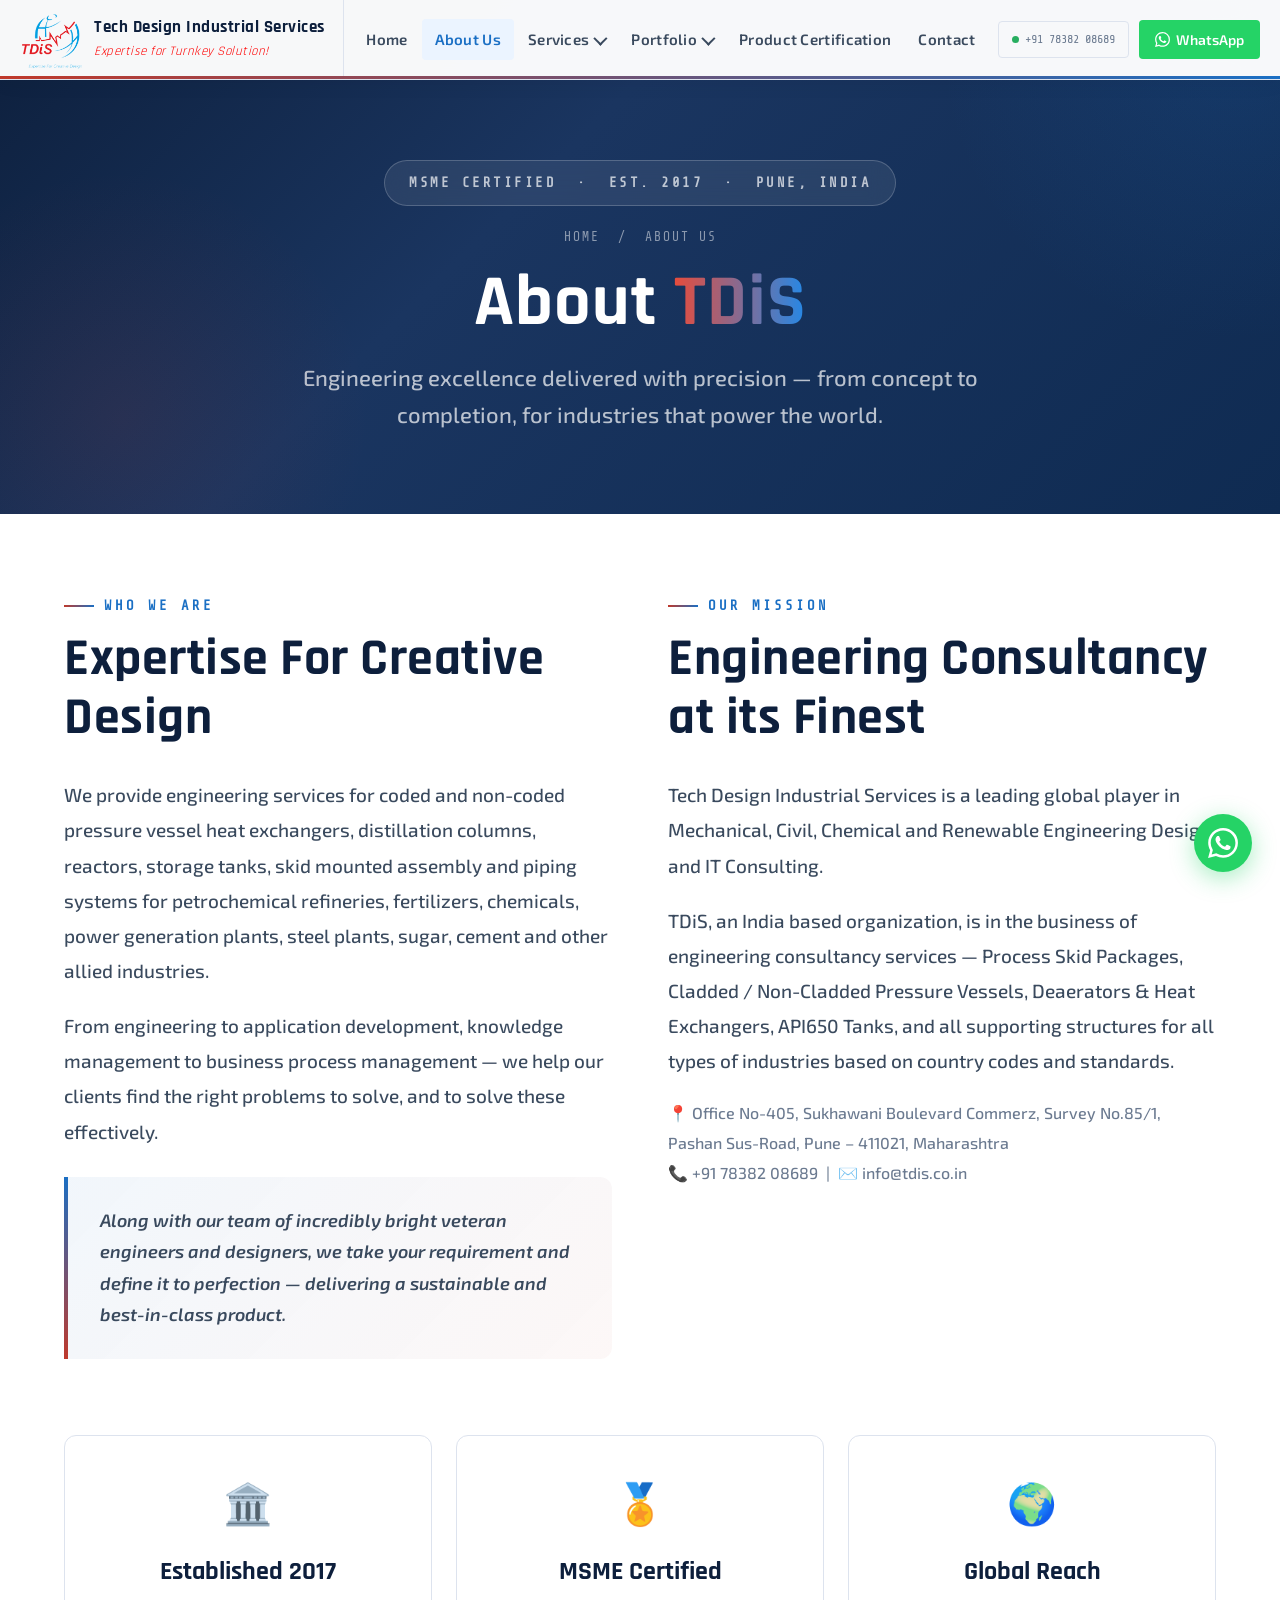
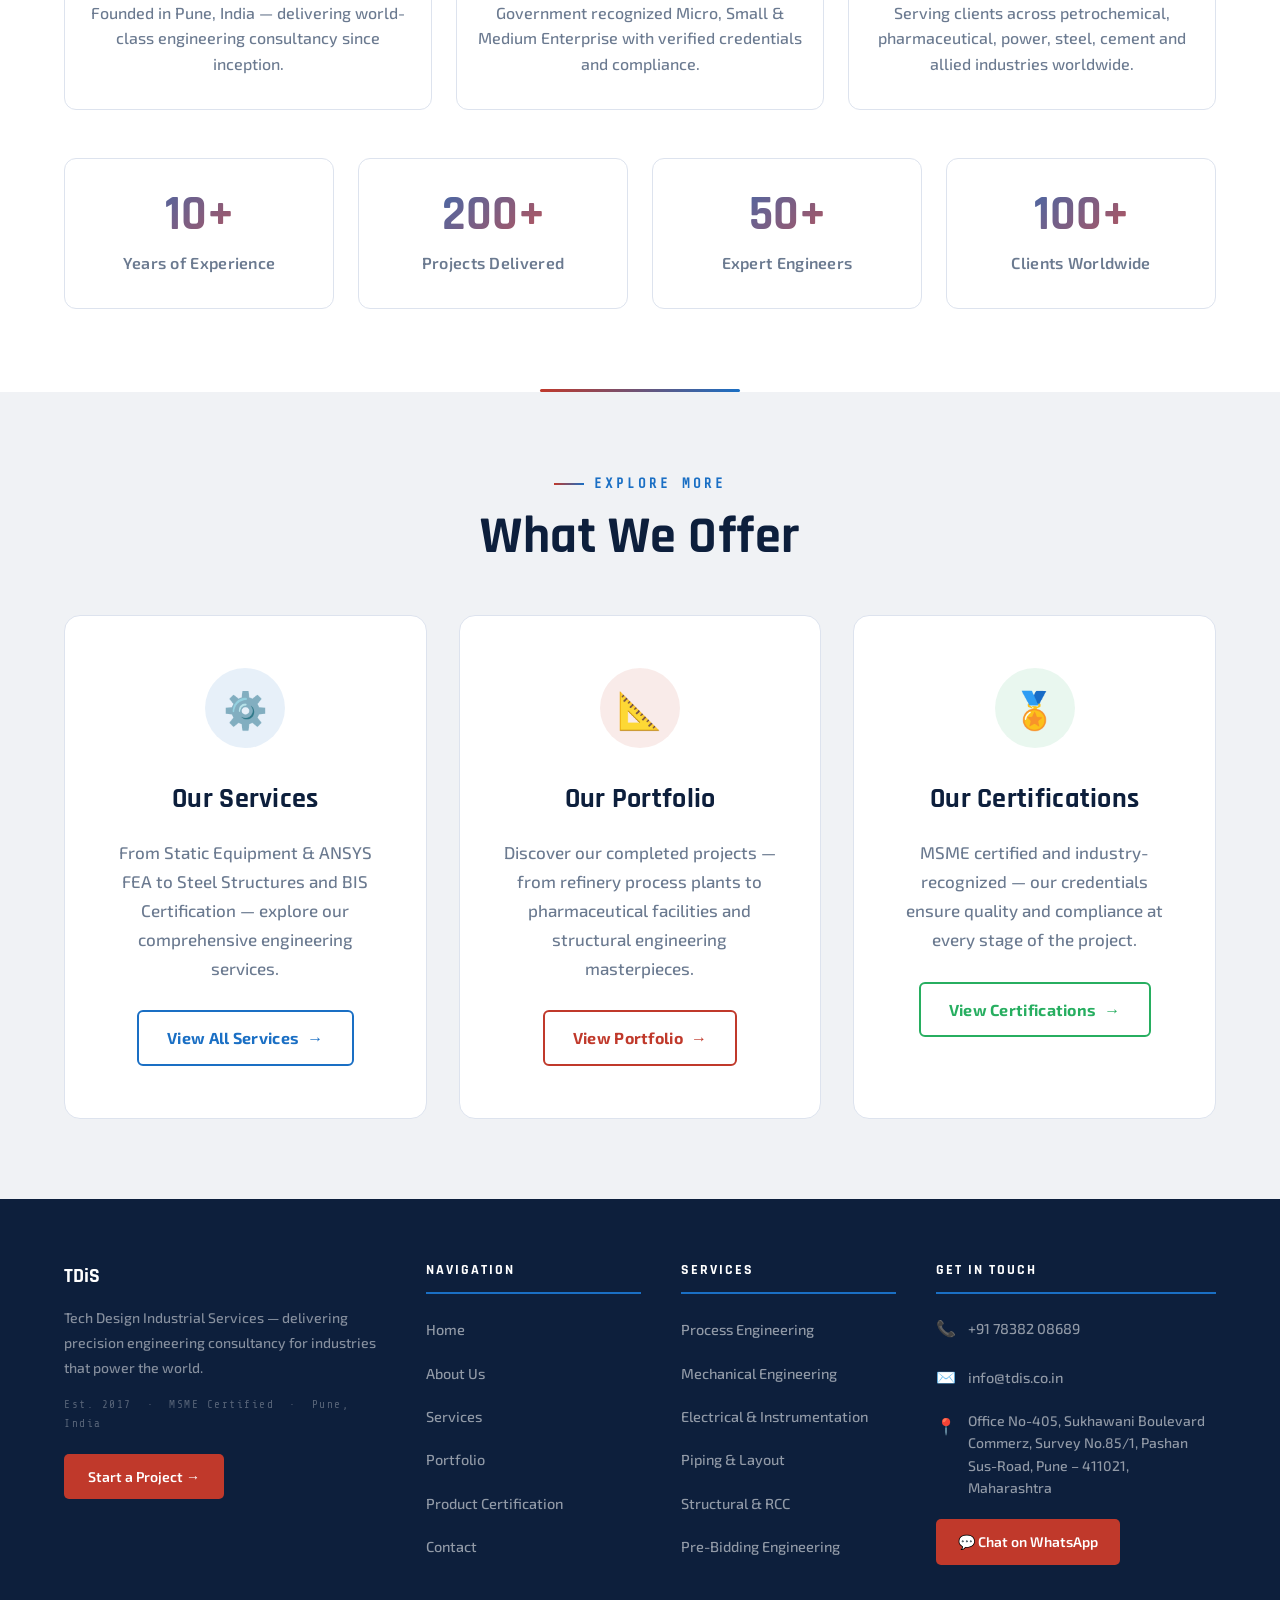
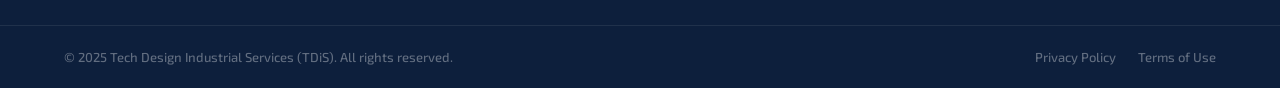
==== about/index.html @ 9dde4863 "initial clean upload" ====
<!DOCTYPE html>
<html lang="en">
<head>
<meta charset="UTF-8">
<meta name="viewport" content="width=device-width, initial-scale=1.0">
<title>About Us – TDiS | Engineering Design & IT Consulting</title>
<link rel="icon" href="../logo-TDiS.png" type="image/png">
<meta name="description" content="Learn about Tech Design Industrial Services (TDiS) — an MSME certified engineering consultancy from Pune, India providing world-class engineering design and IT consulting.">
<link rel="preconnect" href="https://fonts.googleapis.com">
<link rel="preconnect" href="https://fonts.gstatic.com" crossorigin>
<link href="https://fonts.googleapis.com/css2?family=Rajdhani:wght@400;500;600;700&family=Exo+2:wght@300;400;500;600;700&family=Share+Tech+Mono&display=swap" rel="stylesheet">
<style>
*,*::before,*::after{box-sizing:border-box;margin:0;padding:0}
:root{
  --red:#C0392B;--red2:#E74C3C;
  --blue:#1A6FC4;--blue2:#2389E8;--blue-light:#EBF4FF;
  --navy:#0D1F3C;--navy2:#1A3560;
  --white:#fff;--offwhite:#F0F2F5;
  --text:#1C2333;--text2:#3A4A5E;--text3:#6B7A90;
  --border:#DDE3EE;
  --ff-head:'Rajdhani',sans-serif;
  --ff-body:'Exo 2',sans-serif;
  --ff-mono:'Share Tech Mono',monospace;
  --ease:cubic-bezier(.23,1,.32,1);
}
html{scroll-behavior:smooth}
body{font-family:var(--ff-body);background:#fff;color:var(--text);overflow-x:hidden;-webkit-font-smoothing:antialiased;font-size:19px;line-height:1.7;font-weight:500;}
a{text-decoration:none;color:inherit}
ul{list-style:none}
img{max-width:100%;display:block}
::-webkit-scrollbar{width:4px}
::-webkit-scrollbar-track{background:#eee}
::-webkit-scrollbar-thumb{background:var(--blue);border-radius:2px}
@keyframes gradslide{0%{background-position:0%}100%{background-position:200%}}
@keyframes blink{0%,100%{opacity:1}50%{opacity:.3}}
@keyframes fadeUp{from{opacity:0;transform:translateY(32px)}to{opacity:1;transform:translateY(0)}}
@keyframes float{0%,100%{transform:translateY(0)}50%{transform:translateY(-10px)}}
@keyframes glow{0%,100%{box-shadow:0 0 20px rgba(26,111,196,0.15);}50%{box-shadow:0 0 40px rgba(26,111,196,0.3);}}
@keyframes shimmer{0%{background-position:-200% 0}100%{background-position:200% 0}}

/* ===== NAVBAR (same as home) ===== */
#navbar{
  position:fixed;top:0;left:0;right:0;z-index:200;
  height:80px;padding:0;
  display:flex;align-items:center;justify-content:space-between;
  background:rgba(255,255,255,0.97);
  backdrop-filter:blur(20px);
  border-bottom:1px solid var(--border);
  box-shadow:0 2px 20px rgba(0,0,0,0.06);
}
#navbar::after{
  content:'';position:absolute;bottom:0;left:0;right:0;height:3px;
  background:linear-gradient(90deg,var(--red) 0%,var(--blue) 50%,var(--red) 100%);
  background-size:200%;animation:gradslide 4s linear infinite;
}
.nav-brand{display:flex;align-items:center;gap:12px;flex-shrink:0;padding:0 18px 0 14px;border-right:1px solid var(--border);height:100%;}
.nav-brand img{height:72px;width:auto;}
.nav-brand-text{display:flex;flex-direction:column;justify-content:center;gap:2px;}
.nav-brand-fullname{font-family:var(--ff-head);font-weight:700;font-size:17px;color:var(--navy);letter-spacing:.5px;white-space:nowrap;line-height:1.2;}
.nav-brand-tagline{font-family:var(--ff-head);font-weight:400;font-size:13px;color:red;letter-spacing:.5px;white-space:nowrap;font-style:italic;}
.nav-links{display:flex;align-items:center;gap:1px;}
.nav-item{position:relative;}
.nav-item>a{display:flex;align-items:center;gap:5px;font-family:var(--ff-body);font-size:15px;font-weight:600;letter-spacing:.3px;color:var(--text2);padding:8px 13px;border-radius:4px;transition:color .2s,background .2s;white-space:nowrap;}
.nav-item>a:hover,.nav-item>a.active{color:var(--blue);background:var(--blue-light);}
.chevron{display:inline-block;width:10px;height:10px;border-right:2px solid currentColor;border-bottom:2px solid currentColor;transform:rotate(45deg) translateY(-2px);transition:transform .25s;}
.nav-item:hover>a .chevron{transform:rotate(-135deg) translateY(-2px);}
.dropdown{position:absolute;top:calc(100% + 6px);left:0;background:#fff;border:1px solid var(--border);border-radius:10px;min-width:270px;padding:8px 0;opacity:0;visibility:hidden;transform:translateY(8px);transition:all .25s var(--ease);box-shadow:0 20px 60px rgba(0,0,0,0.12);}
.nav-item:hover .dropdown{opacity:1;visibility:visible;transform:translateY(0);}
.dropdown a{display:flex;align-items:center;gap:10px;font-size:13.5px;font-weight:500;color:var(--text2);padding:10px 20px;border-left:3px solid transparent;transition:all .2s;}
.dropdown a:hover{color:var(--blue);background:var(--blue-light);border-left-color:var(--blue);}
.dropdown a.view-all{color:var(--blue);font-weight:700;border-top:1px solid var(--border);margin-top:4px;padding-top:12px;}
.dropdown a.view-all:hover{background:var(--blue);color:#fff;border-left-color:var(--blue);}
.drop-icon{font-size:14px;width:20px;text-align:center;flex-shrink:0;}
.drop-div{height:1px;background:var(--border);margin:4px 12px;}
.nav-right{display:flex;align-items:center;gap:10px;flex-shrink:0;padding-right:20px;}
.nav-phone{font-family:var(--ff-mono);font-size:12px;color:var(--text3);display:flex;align-items:center;gap:6px;border:1px solid var(--border);border-radius:4px;padding:7px 13px;}
.nav-phone::before{content:'';width:7px;height:7px;border-radius:50%;background:#27ae60;animation:blink 2s infinite;}
.nav-wa{display:flex;align-items:center;gap:6px;background:#25D366;color:#fff;font-family:var(--ff-body);font-size:14px;font-weight:600;padding:8px 16px;border-radius:4px;transition:background .2s,transform .2s;}
.nav-wa:hover{background:#1ebe5a;transform:translateY(-1px);}
.hamburger{display:none;flex-direction:column;gap:5px;cursor:pointer;padding:6px;}
.hamburger span{width:24px;height:2px;background:var(--navy);border-radius:2px;transition:all .3s;}
.mob-menu{display:none;position:fixed;top:80px;left:0;right:0;bottom:0;background:#fff;z-index:199;padding:24px 6vw;overflow-y:auto;flex-direction:column;}
.mob-menu.open{display:flex;}
.mob-menu a{font-family:var(--ff-body);font-size:18px;font-weight:600;color:var(--text2);padding:15px 0;border-bottom:1px solid var(--border);transition:color .2s;}
.mob-menu a:hover{color:var(--blue);}
.mob-section{font-size:11px;letter-spacing:2px;color:var(--blue);padding:18px 0 4px;text-transform:uppercase;font-family:var(--ff-mono);}

/* ===== PAGE HERO BANNER ===== */
.page-hero{
  position:relative;padding:160px 5vw 80px;text-align:center;overflow:hidden;
  background:linear-gradient(135deg,var(--navy) 0%,var(--navy2) 40%,#0f2b52 100%);
}
.page-hero::before{
  content:'';position:absolute;top:-50%;right:-20%;width:600px;height:600px;
  border-radius:50%;background:radial-gradient(circle,rgba(26,111,196,0.15),transparent 70%);
  pointer-events:none;
}
.page-hero::after{
  content:'';position:absolute;bottom:-30%;left:-10%;width:500px;height:500px;
  border-radius:50%;background:radial-gradient(circle,rgba(192,57,43,0.1),transparent 70%);
  pointer-events:none;
}
.hero-badge{font-family:var(--ff-mono);font-size:14px;font-weight:600;letter-spacing:2.5px;text-transform:uppercase;color:rgba(255,255,255,0.7);margin-bottom:20px;display:inline-block;border:1px solid rgba(255,255,255,0.2);padding:10px 24px;border-radius:30px;backdrop-filter:blur(12px);background:rgba(255,255,255,0.08);}
.page-hero .breadcrumb{font-family:var(--ff-mono);font-size:13px;letter-spacing:2px;text-transform:uppercase;color:rgba(255,255,255,0.5);margin-bottom:16px;}
.page-hero .breadcrumb a{color:rgba(255,255,255,0.5);transition:color .2s;}
.page-hero .breadcrumb a:hover{color:var(--blue2);}
.page-hero h1{font-family:var(--ff-head);font-size:clamp(44px,7vw,72px);font-weight:700;color:#fff;letter-spacing:1px;margin-bottom:16px;line-height:1.1;}
.page-hero h1 span{
  background:linear-gradient(90deg,var(--red2),var(--blue2));
  -webkit-background-clip:text;-webkit-text-fill-color:transparent;
}
.page-hero .subtitle{font-size:22px;font-weight:500;color:rgba(255,255,255,0.7);max-width:680px;margin:0 auto;line-height:1.7;}

/* ===== ABOUT CONTENT ===== */
.about-section{padding:80px 5vw;max-width:1300px;margin:0 auto;}
.section-label{font-family:var(--ff-mono);font-size:14px;font-weight:600;letter-spacing:3px;text-transform:uppercase;color:var(--blue);margin-bottom:12px;display:flex;align-items:center;gap:10px;}
.section-label::before{content:'';width:30px;height:2px;background:linear-gradient(90deg,var(--red),var(--blue));}
.section-title{font-family:var(--ff-head);font-size:clamp(32px,5vw,52px);font-weight:700;color:var(--navy);letter-spacing:.5px;margin-bottom:28px;line-height:1.15;}
.about-text{color:var(--text2);font-size:19px;font-weight:500;line-height:1.85;margin-bottom:20px;}
.about-grid{display:grid;grid-template-columns:1fr 1fr;gap:56px;align-items:start;}
.about-highlight{background:linear-gradient(135deg,rgba(26,111,196,0.06),rgba(192,57,43,0.04));border-left:4px solid var(--blue);border-image:linear-gradient(180deg,var(--blue),var(--red)) 1;padding:28px 32px;border-radius:0 12px 12px 0;margin:28px 0;}
.about-highlight p{color:var(--text2);font-size:18px;font-weight:600;line-height:1.75;font-style:italic;}

/* Established Info */
.est-row{display:grid;grid-template-columns:repeat(3,1fr);gap:24px;margin-top:48px;margin-bottom:48px;}
.est-card{text-align:center;padding:32px 20px;border-radius:12px;border:1px solid var(--border);transition:all .3s var(--ease);background:#fff;position:relative;overflow:hidden;}
.est-card::before{content:'';position:absolute;top:0;left:0;right:0;height:3px;background:linear-gradient(90deg,var(--red),var(--blue));transform:scaleX(0);transform-origin:left;transition:transform .4s var(--ease);}
.est-card:hover::before{transform:scaleX(1);}
.est-card:hover{transform:translateY(-6px);box-shadow:0 16px 48px rgba(0,0,0,0.08);border-color:var(--blue);animation:glow 2s ease-in-out infinite;}
.est-icon{font-size:40px;margin-bottom:14px;}
.est-title{font-family:var(--ff-head);font-size:26px;font-weight:700;color:var(--navy);margin-bottom:6px;}
.est-desc{font-size:16px;font-weight:500;color:var(--text3);line-height:1.6;}

/* Stats */
.stat-row{display:grid;grid-template-columns:repeat(4,1fr);gap:24px;margin-top:48px;}
.stat-card{text-align:center;padding:32px 20px;border-radius:12px;border:1px solid var(--border);transition:all .3s var(--ease);background:#fff;}
.stat-card:hover{transform:translateY(-6px);box-shadow:0 16px 48px rgba(0,0,0,0.08);border-color:var(--blue);}
.stat-num{font-family:var(--ff-head);font-size:48px;font-weight:700;background:linear-gradient(135deg,var(--blue),var(--red2));-webkit-background-clip:text;-webkit-text-fill-color:transparent;line-height:1;}
.stat-label{font-size:16px;color:var(--text3);margin-top:10px;font-weight:600;letter-spacing:.3px;}

/* ===== EXPLORE SECTIONS ===== */
.explore-section{padding:80px 5vw;background:var(--offwhite);}
.explore-grid{display:grid;grid-template-columns:repeat(3,1fr);gap:32px;max-width:1300px;margin:0 auto;}
.explore-card{
  position:relative;padding:52px 40px;border-radius:16px;background:#fff;
  border:1px solid var(--border);overflow:hidden;
  transition:all .4s var(--ease);cursor:pointer;text-align:center;
}
.explore-card:hover{transform:translateY(-10px);box-shadow:0 24px 64px rgba(13,31,60,0.12);border-color:transparent;}
.explore-card::before{content:'';position:absolute;top:0;left:0;right:0;height:4px;background:linear-gradient(90deg,var(--red),var(--blue));transform:scaleX(0);transform-origin:left;transition:transform .4s var(--ease);}
.explore-card:hover::before{transform:scaleX(1);}
.explore-icon{width:80px;height:80px;border-radius:50%;margin:0 auto 28px;display:flex;align-items:center;justify-content:center;font-size:36px;transition:all .4s var(--ease);}
.explore-card:nth-child(1) .explore-icon{background:rgba(26,111,196,0.1);color:var(--blue);}
.explore-card:nth-child(2) .explore-icon{background:rgba(192,57,43,0.1);color:var(--red);}
.explore-card:nth-child(3) .explore-icon{background:rgba(39,174,96,0.1);color:#27ae60;}
.explore-card:hover .explore-icon{transform:scale(1.1);animation:float 2s ease-in-out infinite;}
.explore-card h3{font-family:var(--ff-head);font-size:28px;font-weight:700;color:var(--navy);margin-bottom:14px;letter-spacing:.3px;}
.explore-card p{color:var(--text3);font-size:17px;font-weight:500;line-height:1.7;margin-bottom:28px;}
.explore-btn{display:inline-flex;align-items:center;gap:8px;font-family:var(--ff-body);font-size:16px;font-weight:700;letter-spacing:.3px;color:var(--blue);padding:12px 28px;border-radius:6px;border:2px solid var(--blue);transition:all .3s var(--ease);}
.explore-card:nth-child(2) .explore-btn{color:var(--red);border-color:var(--red);}
.explore-card:nth-child(3) .explore-btn{color:#27ae60;border-color:#27ae60;}
.explore-card:hover .explore-btn{color:#fff;background:var(--blue);border-color:var(--blue);}
.explore-card:nth-child(2):hover .explore-btn{background:var(--red);border-color:var(--red);}
.explore-card:nth-child(3):hover .explore-btn{background:#27ae60;border-color:#27ae60;}
.explore-btn .arrow{transition:transform .3s;display:inline-block;}
.explore-card:hover .explore-btn .arrow{transform:translateX(4px);}

/* ===== FOOTER ===== */
footer{background:var(--navy);color:#fff;}
.footer-grid{display:grid;grid-template-columns:1.5fr 1fr 1fr 1.3fr;gap:40px;padding:60px 5vw;max-width:1400px;margin:0 auto;}
.footer-heading{font-family:var(--ff-head);font-weight:700;font-size:14px;text-transform:uppercase;letter-spacing:2px;color:#fff;margin-bottom:18px;padding-bottom:10px;border-bottom:2px solid var(--blue);}
.footer-link{display:block;font-size:14.5px;color:rgba(255,255,255,0.55);padding:5px 0;transition:color .2s;}
.footer-link:hover{color:var(--blue2);}
.footer-bottom{border-top:1px solid rgba(255,255,255,0.08);padding:20px 5vw;display:flex;justify-content:space-between;align-items:center;flex-wrap:wrap;gap:10px;max-width:1400px;margin:0 auto;}
.footer-copy{font-size:13px;color:rgba(255,255,255,0.35);}
.wa-float{position:fixed;bottom:28px;right:28px;z-index:300;width:58px;height:58px;background:#25D366;border-radius:50%;display:flex;align-items:center;justify-content:center;box-shadow:0 6px 24px rgba(37,211,102,0.4);transition:transform .2s;}
.wa-float:hover{transform:scale(1.1);}

/* ===== MOBILE ===== */
@media(max-width:768px){
  .nav-links,.nav-right .nav-phone,.nav-right .nav-wa{display:none;}
  .hamburger{display:flex;}
  .about-grid{grid-template-columns:1fr;}
  .stat-row{grid-template-columns:repeat(2,1fr);}
  .est-row{grid-template-columns:1fr;}
  .explore-grid{grid-template-columns:1fr;}
  .footer-grid{grid-template-columns:1fr 1fr;}
}
@media(max-width:600px){
  .stat-row{grid-template-columns:1fr;}
  .footer-grid{grid-template-columns:1fr;}
}
</style>
</head>
<body>

<!-- ===== NAVBAR (exact same as home page) ===== -->
<nav id="navbar">
  <div class="nav-brand">
    <img src="[data-uri]" alt="TDiS Logo">
    <div class="nav-brand-text">
      <div class="nav-brand-fullname">Tech Design Industrial Services</div>
      <div class="nav-brand-tagline">Expertise for Turnkey Solution!</div>
    </div>
  </div>
  <ul class="nav-links">
    <li class="nav-item"><a href="../index.html">Home</a></li>
    <li class="nav-item"><a href="index.html" class="active">About Us</a></li>
    <li class="nav-item">
      <a href="../services/index.html">Services <span class="chevron"></span></a>
      <div class="dropdown">
        <a href="../services/index.html#process"><span class="drop-icon">⚗️</span>Process Engineering</a>
        <a href="../services/index.html#mechanical"><span class="drop-icon">⚙️</span>Mechanical Engineering</a>
        <a href="../services/index.html#ei"><span class="drop-icon">⚡</span>Electrical & Instrumentation</a>
        <a href="../services/index.html#piping"><span class="drop-icon">🔧</span>Piping & Layout Engineering</a>
        <a href="../services/index.html#structural"><span class="drop-icon">🏗️</span>Structural & RCC Engineering</a>
        <a href="../services/index.html#prebid"><span class="drop-icon">📋</span>Pre-Bidding Engineering</a>
        <div class="drop-div"></div>
        <a href="../services/index.html" class="view-all"><span class="drop-icon">→</span>View All Services</a>
      </div>
    </li>
    <li class="nav-item">
      <a href="../portfolio/index.html">Portfolio <span class="chevron"></span></a>
      <div class="dropdown">
        <a href="../portfolio/index.html"><span class="drop-icon">⚗️</span>Static Equipment</a>
        <a href="../portfolio/index.html"><span class="drop-icon">🏗️</span>Structural</a>
        <a href="../portfolio/index.html"><span class="drop-icon">🔧</span>Piping & Skid Packages</a>
        <a href="../portfolio/index.html"><span class="drop-icon">💻</span>FEA & CFD Analysis</a>
        <a href="../portfolio/index.html"><span class="drop-icon">🖥️</span>3D Modelling & Detailing</a>
        <a href="../portfolio/index.html"><span class="drop-icon">🛢️</span>Storage Tanks</a>
        <a href="../portfolio/index.html"><span class="drop-icon">⚡</span>Electrical & Instrumentation</a>
        <div class="drop-div"></div>
        <a href="../portfolio/index.html" class="view-all"><span class="drop-icon">→</span>View Full Portfolio</a>
      </div>
    </li>
    <li class="nav-item"><a href="../certification/index.html">Product Certification</a></li>
    <li class="nav-item"><a href="../contact/index.html">Contact</a></li>
  </ul>
  <div class="nav-right">
    <div class="nav-phone">+91 78382 08689</div>
    <a href="https://wa.me/917838208689" class="nav-wa" target="_blank">
      <svg viewBox="0 0 24 24" width="15" height="15" fill="currentColor"><path d="M17.472 14.382c-.297-.149-1.758-.867-2.03-.967-.273-.099-.471-.148-.67.15-.197.297-.767.966-.94 1.164-.173.199-.347.223-.644.075-.297-.15-1.255-.463-2.39-1.475-.883-.788-1.48-1.761-1.653-2.059-.173-.297-.018-.458.13-.606.134-.133.298-.347.446-.52.149-.174.198-.298.298-.497.099-.198.05-.371-.025-.52-.075-.149-.669-1.612-.916-2.207-.242-.579-.487-.5-.669-.51-.173-.008-.371-.01-.57-.01-.198 0-.52.074-.792.372-.272.297-1.04 1.016-1.04 2.479 0 1.462 1.065 2.875 1.213 3.074.149.198 2.096 3.2 5.077 4.487.709.306 1.262.489 1.694.625.712.227 1.36.195 1.871.118.571-.085 1.758-.719 2.006-1.413.248-.694.248-1.289.173-1.413-.074-.124-.272-.198-.57-.347m-5.421 7.403h-.004a9.87 9.87 0 01-5.031-1.378l-.361-.214-3.741.982.998-3.648-.235-.374a9.86 9.86 0 01-1.51-5.26c.001-5.45 4.436-9.884 9.888-9.884 2.64 0 5.122 1.03 6.988 2.898a9.825 9.825 0 012.893 6.994c-.003 5.45-4.437 9.884-9.885 9.884m8.413-18.297A11.815 11.815 0 0012.05 0C5.495 0 .16 5.335.157 11.892c0 2.096.547 4.142 1.588 5.945L.057 24l6.305-1.654a11.882 11.882 0 005.683 1.448h.005c6.554 0 11.89-5.335 11.893-11.893a11.821 11.821 0 00-3.48-8.413Z"/></svg>
      WhatsApp
    </a>
    <div class="hamburger" id="ham"><span></span><span></span><span></span></div>
  </div>
</nav>

<!-- MOBILE MENU -->
<div class="mob-menu" id="mobMenu">
  <a href="../index.html">🏠 Home</a>
  <a href="index.html">👥 About Us</a>
  <div class="mob-section">Services</div>
  <a href="../services/index.html#process">⚗️ Process Engineering</a>
  <a href="../services/index.html#mechanical">⚙️ Mechanical Engineering</a>
  <a href="../services/index.html#ei">⚡ Electrical & Instrumentation</a>
  <a href="../services/index.html#piping">🔧 Piping & Layout</a>
  <a href="../services/index.html#structural">🏗️ Structural & RCC</a>
  <a href="../services/index.html#prebid">📋 Pre-Bidding Engineering</a>
  <a href="../services/index.html" style="color:var(--blue);">→ View All Services</a>
  <div class="mob-section">Portfolio</div>
  <a href="../portfolio/index.html">📁 All Projects</a>
  <a href="../portfolio/index.html" style="color:var(--blue);">→ View Full Portfolio</a>
  <a href="../certification/index.html">🏆 Product Certification</a>
  <a href="../contact/index.html">📞 Contact Us</a>
</div>

<!-- ===== PAGE HERO ===== -->
<section class="page-hero">
  <div class="hero-badge">MSME Certified &nbsp;·&nbsp; Est. 2017 &nbsp;·&nbsp; Pune, India</div>
  <div class="breadcrumb"><a href="../index.html">Home</a> &nbsp;/&nbsp; About Us</div>
  <h1>About <span>TDiS</span></h1>
  <p class="subtitle">Engineering excellence delivered with precision — from concept to completion, for industries that power the world.</p>
</section>

<!-- ===== ABOUT CONTENT ===== -->
<section class="about-section">
  <div class="about-grid">
    <div>
      <div class="section-label">Who We Are</div>
      <h2 class="section-title">Expertise For Creative Design</h2>
      <p class="about-text">We provide engineering services for coded and non-coded pressure vessel heat exchangers, distillation columns, reactors, storage tanks, skid mounted assembly and piping systems for petrochemical refineries, fertilizers, chemicals, power generation plants, steel plants, sugar, cement and other allied industries.</p>
      <p class="about-text">From engineering to application development, knowledge management to business process management — we help our clients find the right problems to solve, and to solve these effectively.</p>
      <div class="about-highlight">
        <p>Along with our team of incredibly bright veteran engineers and designers, we take your requirement and define it to perfection — delivering a sustainable and best-in-class product.</p>
      </div>
    </div>
    <div>
      <div class="section-label">Our Mission</div>
      <h2 class="section-title">Engineering Consultancy at its Finest</h2>
      <p class="about-text">Tech Design Industrial Services is a leading global player in Mechanical, Civil, Chemical and Renewable Engineering Design and IT Consulting.</p>
      <p class="about-text">TDiS, an India based organization, is in the business of engineering consultancy services — Process Skid Packages, Cladded / Non-Cladded Pressure Vessels, Deaerators & Heat Exchangers, API650 Tanks, and all supporting structures for all types of industries based on country codes and standards.</p>
      <p class="about-text" style="font-size:16px;color:var(--text3);">
        📍 Office No-405, Sukhawani Boulevard Commerz, Survey No.85/1, Pashan Sus-Road, Pune – 411021, Maharashtra<br>
        📞 +91 78382 08689 &nbsp;|&nbsp; ✉️ info@tdis.co.in
      </p>
    </div>
  </div>

  <!-- Established / Company Info -->
  <div class="est-row">
    <div class="est-card">
      <div class="est-icon">🏛️</div>
      <div class="est-title">Established 2017</div>
      <div class="est-desc">Founded in Pune, India — delivering world-class engineering consultancy since inception.</div>
    </div>
    <div class="est-card">
      <div class="est-icon">🏅</div>
      <div class="est-title">MSME Certified</div>
      <div class="est-desc">Government recognized Micro, Small & Medium Enterprise with verified credentials and compliance.</div>
    </div>
    <div class="est-card">
      <div class="est-icon">🌍</div>
      <div class="est-title">Global Reach</div>
      <div class="est-desc">Serving clients across petrochemical, pharmaceutical, power, steel, cement and allied industries worldwide.</div>
    </div>
  </div>

  <!-- Stats Row -->
  <div class="stat-row">
    <div class="stat-card">
      <div class="stat-num">10+</div>
      <div class="stat-label">Years of Experience</div>
    </div>
    <div class="stat-card">
      <div class="stat-num">200+</div>
      <div class="stat-label">Projects Delivered</div>
    </div>
    <div class="stat-card">
      <div class="stat-num">50+</div>
      <div class="stat-label">Expert Engineers</div>
    </div>
    <div class="stat-card">
      <div class="stat-num">100+</div>
      <div class="stat-label">Clients Worldwide</div>
    </div>
  </div>
</section>

<!-- Animated Divider -->
<div style="max-width:200px;height:3px;margin:0 auto;background:linear-gradient(90deg,var(--red),var(--blue),var(--red));background-size:200%;animation:gradslide 4s linear infinite;border-radius:2px;"></div>

<!-- ===== EXPLORE SECTIONS (Redirect Only) ===== -->
<section class="explore-section">
  <div style="text-align:center;margin-bottom:48px;">
    <div class="section-label" style="justify-content:center;">Explore More</div>
    <h2 class="section-title" style="text-align:center;">What We Offer</h2>
  </div>
  <div class="explore-grid">
    <a href="../services/index.html" class="explore-card">
      <div class="explore-icon">⚙️</div>
      <h3>Our Services</h3>
      <p>From Static Equipment & ANSYS FEA to Steel Structures and BIS Certification — explore our comprehensive engineering services.</p>
      <div class="explore-btn">View All Services <span class="arrow">&rarr;</span></div>
    </a>
    <a href="../portfolio/index.html" class="explore-card">
      <div class="explore-icon">📐</div>
      <h3>Our Portfolio</h3>
      <p>Discover our completed projects — from refinery process plants to pharmaceutical facilities and structural engineering masterpieces.</p>
      <div class="explore-btn">View Portfolio <span class="arrow">&rarr;</span></div>
    </a>
    <a href="../certification/index.html" class="explore-card">
      <div class="explore-icon">🏅</div>
      <h3>Our Certifications</h3>
      <p>MSME certified and industry-recognized — our credentials ensure quality and compliance at every stage of the project.</p>
      <div class="explore-btn">View Certifications <span class="arrow">&rarr;</span></div>
    </a>
  </div>
</section>

<!-- ===== FOOTER ===== -->
<footer>
  <div class="footer-grid">
    <div>
      <div style="font-family:var(--ff-head);font-weight:700;font-size:20px;color:#fff;margin-bottom:12px;">TDiS</div>
      <p style="font-size:14px;color:rgba(255,255,255,0.5);line-height:1.8;margin-bottom:16px;">Tech Design Industrial Services — delivering precision engineering consultancy for industries that power the world.</p>
      <p style="font-family:var(--ff-mono);font-size:11px;color:rgba(255,255,255,0.3);letter-spacing:1.5px;margin-bottom:20px;">Est. 2017 &nbsp;·&nbsp; MSME Certified &nbsp;·&nbsp; Pune, India</p>
      <a href="../contact/index.html" style="display:inline-flex;align-items:center;gap:8px;background:var(--red);color:#fff;font-family:var(--ff-body);font-size:14px;font-weight:600;padding:11px 24px;border-radius:5px;">Start a Project &rarr;</a>
    </div>
  <div>
      <div style="font-family:var(--ff-head);font-weight:700;font-size:14px;text-transform:uppercase;letter-spacing:2px;color:#fff;margin-bottom:18px;padding-bottom:10px;border-bottom:2px solid var(--blue);">Navigation</div>
      <ul style="list-style:none;display:flex;flex-direction:column;gap:11px;">
        <li><a href="../index.html" style="font-size:14.5px;color:rgba(255,255,255,0.55);text-decoration:none;transition:color .2s;" onmouseover="this.style.color='#2389E8'" onmouseout="this.style.color='rgba(255,255,255,0.55)'">Home</a></li>
        <li><a href="../about/index.html" style="font-size:14.5px;color:rgba(255,255,255,0.55);text-decoration:none;" onmouseover="this.style.color='#2389E8'" onmouseout="this.style.color='rgba(255,255,255,0.55)'">About Us</a></li>
        <li><a href="../services/index.html" style="font-size:14.5px;color:rgba(255,255,255,0.55);text-decoration:none;" onmouseover="this.style.color='#2389E8'" onmouseout="this.style.color='rgba(255,255,255,0.55)'">Services</a></li>
        <li><a href="../portfolio/index.html" style="font-size:14.5px;color:rgba(255,255,255,0.55);text-decoration:none;" onmouseover="this.style.color='#2389E8'" onmouseout="this.style.color='rgba(255,255,255,0.55)'">Portfolio</a></li>
        <li><a href="../certification/index.html" style="font-size:14.5px;color:rgba(255,255,255,0.55);text-decoration:none;" onmouseover="this.style.color='#2389E8'" onmouseout="this.style.color='rgba(255,255,255,0.55)'">Product Certification</a></li>        <li><a href="contact/index.html" style="font-size:14.5px;color:rgba(255,255,255,0.55);text-decoration:none;" onmouseover="this.style.color='#2389E8'" onmouseout="this.style.color='rgba(255,255,255,0.55)'">Contact</a></li>
      </ul>
    </div>
   <div>
      <div style="font-family:var(--ff-head);font-weight:700;font-size:14px;text-transform:uppercase;letter-spacing:2px;color:#fff;margin-bottom:18px;padding-bottom:10px;border-bottom:2px solid var(--blue);">Services</div>
      <ul style="list-style:none;display:flex;flex-direction:column;gap:11px;">
        <li><a href="../services/index.html#process" style="font-size:14.5px;color:rgba(255,255,255,0.55);text-decoration:none;" onmouseover="this.style.color='#2389E8'" onmouseout="this.style.color='rgba(255,255,255,0.55)'">Process Engineering</a></li>
        <li><a href="../services/index.html#mechanical" style="font-size:14.5px;color:rgba(255,255,255,0.55);text-decoration:none;" onmouseover="this.style.color='#2389E8'" onmouseout="this.style.color='rgba(255,255,255,0.55)'">Mechanical Engineering</a></li>
        <li><a href="../services/index.html#ei" style="font-size:14.5px;color:rgba(255,255,255,0.55);text-decoration:none;" onmouseover="this.style.color='#2389E8'" onmouseout="this.style.color='rgba(255,255,255,0.55)'">Electrical & Instrumentation</a></li>
        <li><a href="../services/index.html#piping" style="font-size:14.5px;color:rgba(255,255,255,0.55);text-decoration:none;" onmouseover="this.style.color='#2389E8'" onmouseout="this.style.color='rgba(255,255,255,0.55)'">Piping & Layout</a></li>
        <li><a href="../services/index.html#structural" style="font-size:14.5px;color:rgba(255,255,255,0.55);text-decoration:none;" onmouseover="this.style.color='#2389E8'" onmouseout="this.style.color='rgba(255,255,255,0.55)'">Structural & RCC</a></li>
        <li><a href="../services/index.html#prebid" style="font-size:14.5px;color:rgba(255,255,255,0.55);text-decoration:none;" onmouseover="this.style.color='#2389E8'" onmouseout="this.style.color='rgba(255,255,255,0.55)'">Pre-Bidding Engineering</a></li>
      </ul>
    </div>
    <div>
      <div class="footer-heading">Get In Touch</div>
      <div style="display:flex;flex-direction:column;gap:14px;margin-bottom:20px;">
        <div style="display:flex;gap:12px;align-items:flex-start;">
          <span style="font-size:16px;flex-shrink:0;margin-top:2px;">📞</span>
          <a href="tel:+917838208689" class="footer-link">+91 78382 08689</a>
        </div>
        <div style="display:flex;gap:12px;align-items:flex-start;">
          <span style="font-size:16px;flex-shrink:0;margin-top:2px;">✉️</span>
          <a href="mailto:info@tdis.co.in" class="footer-link">info@tdis.co.in</a>
        </div>
        <div style="display:flex;gap:12px;align-items:flex-start;">
          <span style="font-size:16px;flex-shrink:0;margin-top:2px;">📍</span>
          <span style="font-size:14px;color:rgba(255,255,255,0.55);line-height:1.6;">Office No-405, Sukhawani Boulevard Commerz, Survey No.85/1, Pashan Sus-Road, Pune – 411021, Maharashtra</span>
        </div>
      </div>
      <a href="https://wa.me/917838208689" target="_blank" style="display:inline-flex;align-items:center;gap:8px;background:var(--red);color:#fff;font-family:var(--ff-body);font-size:14px;font-weight:600;padding:11px 22px;border-radius:5px;">
        💬 Chat on WhatsApp
      </a>
    </div>
  </div>
  <div class="footer-bottom">
    <div class="footer-copy">© 2025 Tech Design Industrial Services (TDiS). All rights reserved.</div>
    <div style="display:flex;gap:22px;">
      <a href="#" style="font-size:13px;color:rgba(255,255,255,0.35);">Privacy Policy</a>
      <a href="#" style="font-size:13px;color:rgba(255,255,255,0.35);">Terms of Use</a>
    </div>
  </div>
</footer>

<!-- WHATSAPP FLOAT -->
<a class="wa-float" href="https://wa.me/917838208689" target="_blank" aria-label="WhatsApp">
  <svg viewBox="0 0 24 24" width="30" height="30" fill="white"><path d="M17.472 14.382c-.297-.149-1.758-.867-2.03-.967-.273-.099-.471-.148-.67.15-.197.297-.767.966-.94 1.164-.173.199-.347.223-.644.075-.297-.15-1.255-.463-2.39-1.475-.883-.788-1.48-1.761-1.653-2.059-.173-.297-.018-.458.13-.606.134-.133.298-.347.446-.52.149-.174.198-.298.298-.497.099-.198.05-.371-.025-.52-.075-.149-.669-1.612-.916-2.207-.242-.579-.487-.5-.669-.51-.173-.008-.371-.01-.57-.01-.198 0-.52.074-.792.372-.272.297-1.04 1.016-1.04 2.479 0 1.462 1.065 2.875 1.213 3.074.149.198 2.096 3.2 5.077 4.487.709.306 1.262.489 1.694.625.712.227 1.36.195 1.871.118.571-.085 1.758-.719 2.006-1.413.248-.694.248-1.289.173-1.413-.074-.124-.272-.198-.57-.347m-5.421 7.403h-.004a9.87 9.87 0 01-5.031-1.378l-.361-.214-3.741.982.998-3.648-.235-.374a9.86 9.86 0 01-1.51-5.26c.001-5.45 4.436-9.884 9.888-9.884 2.64 0 5.122 1.03 6.988 2.898a9.825 9.825 0 012.893 6.994c-.003 5.45-4.437 9.884-9.885 9.884m8.413-18.297A11.815 11.815 0 0012.05 0C5.495 0 .16 5.335.157 11.892c0 2.096.547 4.142 1.588 5.945L.057 24l6.305-1.654a11.882 11.882 0 005.683 1.448h.005c6.554 0 11.89-5.335 11.893-11.893a11.821 11.821 0 00-3.48-8.413Z"/></svg>
</a>

<script>
const nb = document.getElementById('navbar');
window.addEventListener('scroll', () => nb.classList.toggle('scrolled', scrollY > 40));
const ham = document.getElementById('ham');
const mob = document.getElementById('mobMenu');
ham.addEventListener('click', () => {
  mob.classList.toggle('open');
  const s = ham.querySelectorAll('span');
  const open = mob.classList.contains('open');
  s[0].style.transform = open ? 'rotate(45deg) translate(5px,5px)' : '';
  s[1].style.opacity = open ? '0' : '1';
  s[2].style.transform = open ? 'rotate(-45deg) translate(5px,-5px)' : '';
});
</script>
</body>
</html>
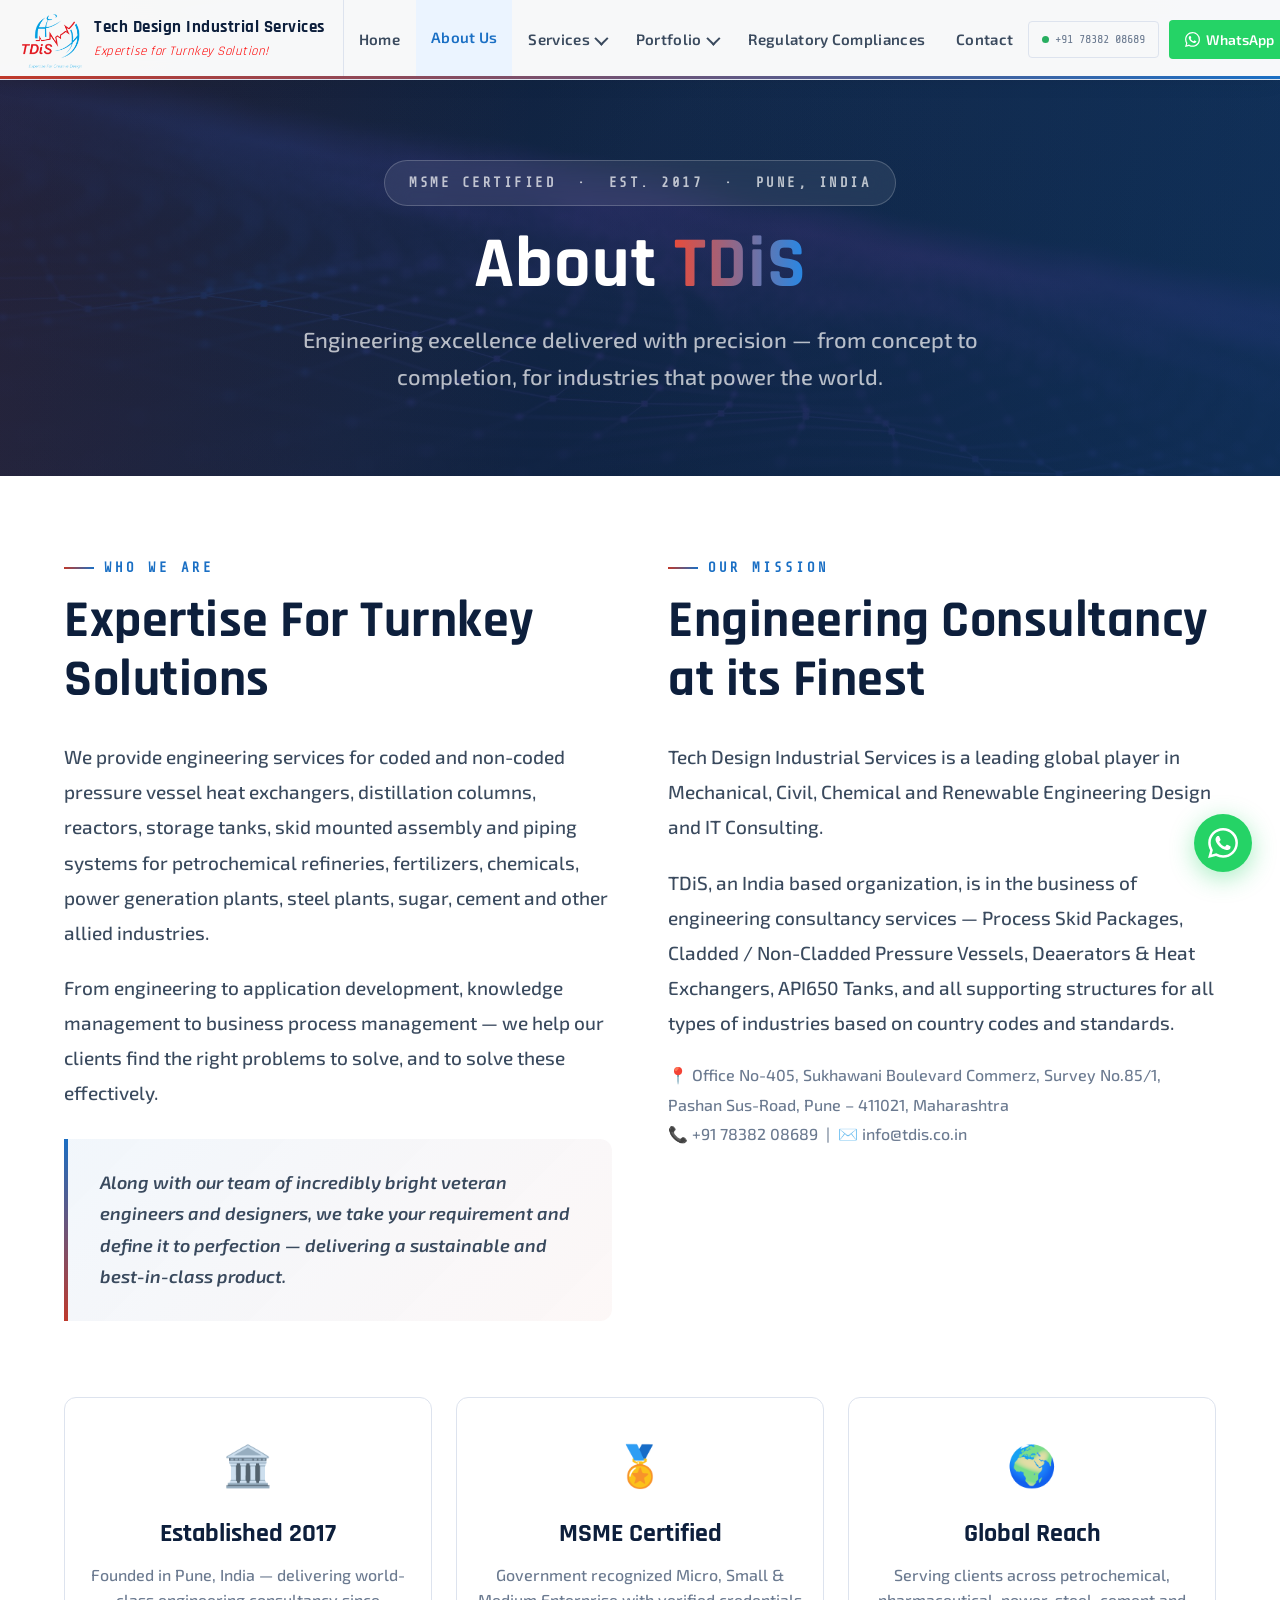
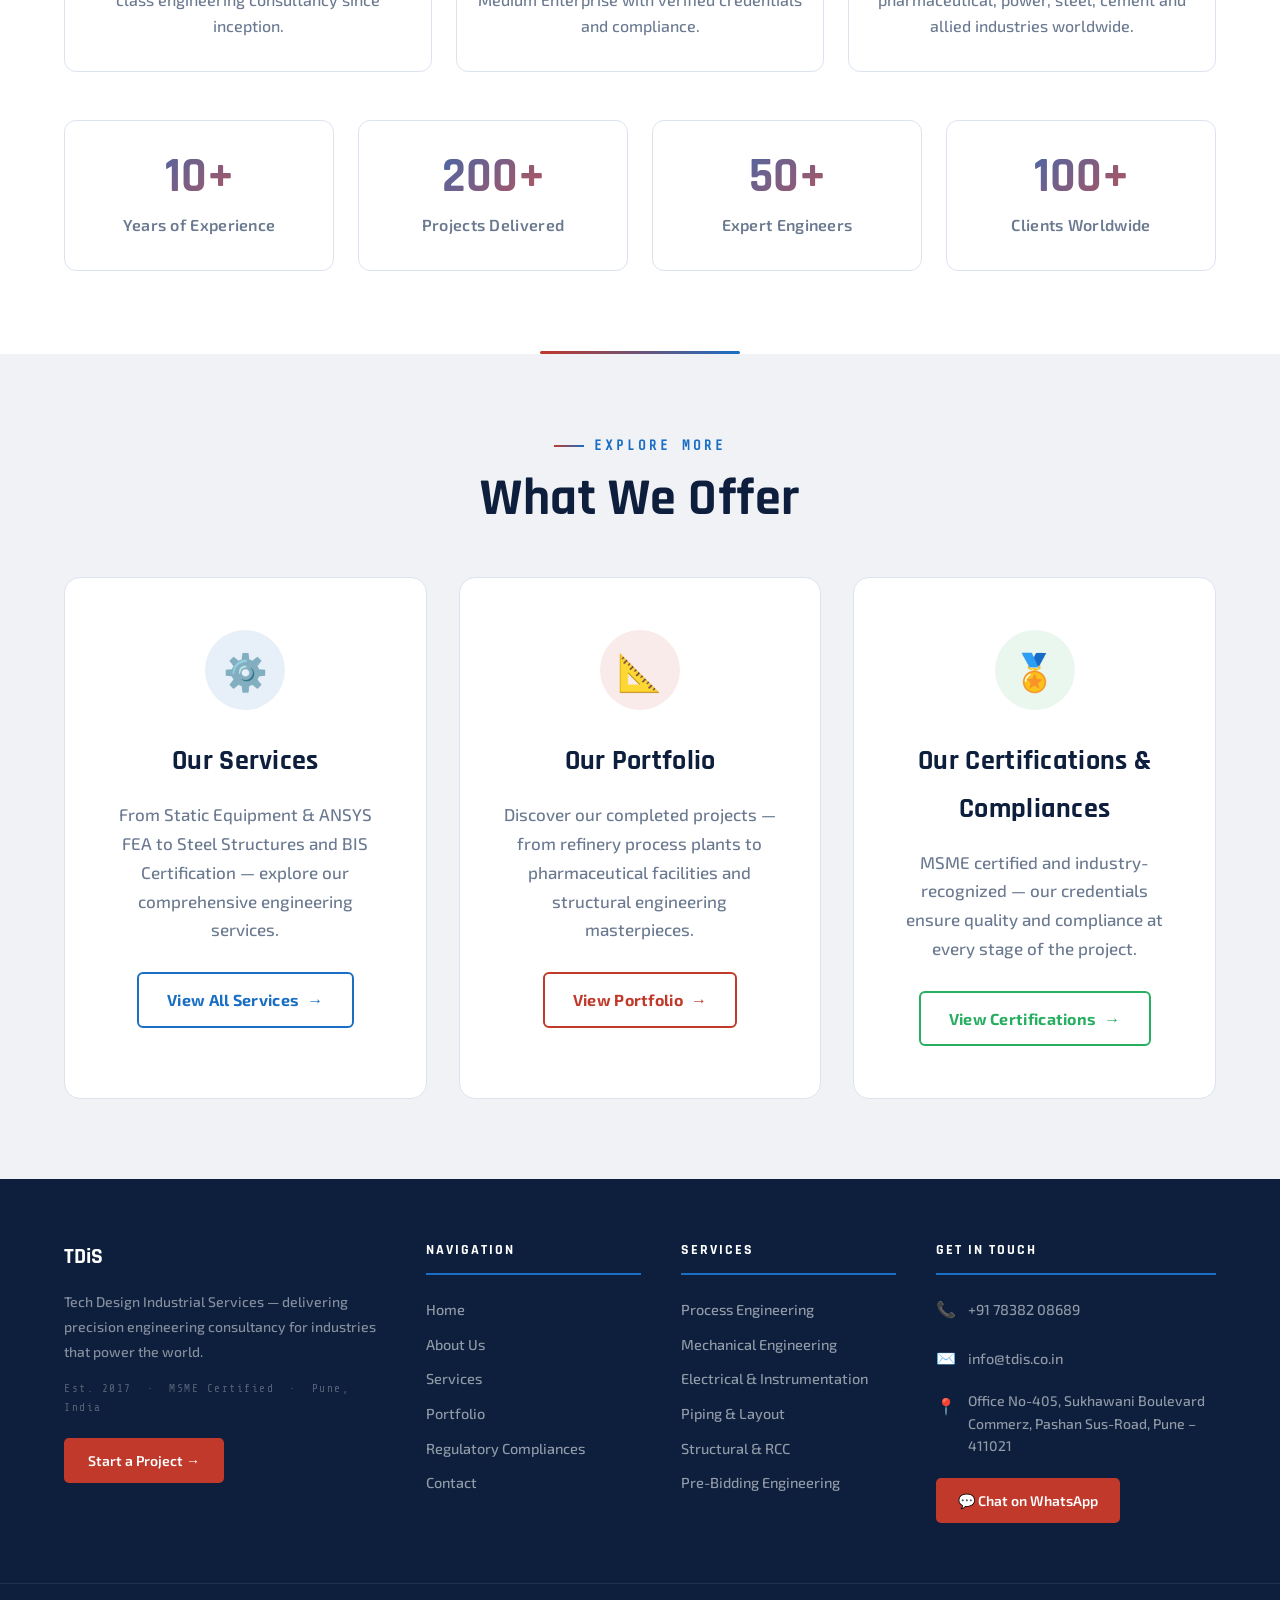
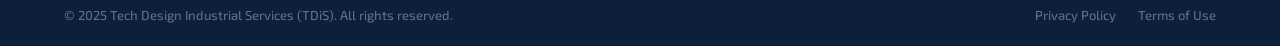
==== commit 9ef6a4fb: "Update TDIS redesign changes" ====
--- a/about/index.html
+++ b/about/index.html
@@ -1,451 +1,1263 @@
 <!DOCTYPE html>
 <html lang="en">
+
 <head>
-<meta charset="UTF-8">
-<meta name="viewport" content="width=device-width, initial-scale=1.0">
-<title>About Us – TDiS | Engineering Design & IT Consulting</title>
-<link rel="icon" href="../logo-TDiS.png" type="image/png">
-<meta name="description" content="Learn about Tech Design Industrial Services (TDiS) — an MSME certified engineering consultancy from Pune, India providing world-class engineering design and IT consulting.">
-<link rel="preconnect" href="https://fonts.googleapis.com">
-<link rel="preconnect" href="https://fonts.gstatic.com" crossorigin>
-<link href="https://fonts.googleapis.com/css2?family=Rajdhani:wght@400;500;600;700&family=Exo+2:wght@300;400;500;600;700&family=Share+Tech+Mono&display=swap" rel="stylesheet">
-<style>
-*,*::before,*::after{box-sizing:border-box;margin:0;padding:0}
-:root{
-  --red:#C0392B;--red2:#E74C3C;
-  --blue:#1A6FC4;--blue2:#2389E8;--blue-light:#EBF4FF;
-  --navy:#0D1F3C;--navy2:#1A3560;
-  --white:#fff;--offwhite:#F0F2F5;
-  --text:#1C2333;--text2:#3A4A5E;--text3:#6B7A90;
-  --border:#DDE3EE;
-  --ff-head:'Rajdhani',sans-serif;
-  --ff-body:'Exo 2',sans-serif;
-  --ff-mono:'Share Tech Mono',monospace;
-  --ease:cubic-bezier(.23,1,.32,1);
-}
-html{scroll-behavior:smooth}
-body{font-family:var(--ff-body);background:#fff;color:var(--text);overflow-x:hidden;-webkit-font-smoothing:antialiased;font-size:19px;line-height:1.7;font-weight:500;}
-a{text-decoration:none;color:inherit}
-ul{list-style:none}
-img{max-width:100%;display:block}
-::-webkit-scrollbar{width:4px}
-::-webkit-scrollbar-track{background:#eee}
-::-webkit-scrollbar-thumb{background:var(--blue);border-radius:2px}
-@keyframes gradslide{0%{background-position:0%}100%{background-position:200%}}
-@keyframes blink{0%,100%{opacity:1}50%{opacity:.3}}
-@keyframes fadeUp{from{opacity:0;transform:translateY(32px)}to{opacity:1;transform:translateY(0)}}
-@keyframes float{0%,100%{transform:translateY(0)}50%{transform:translateY(-10px)}}
-@keyframes glow{0%,100%{box-shadow:0 0 20px rgba(26,111,196,0.15);}50%{box-shadow:0 0 40px rgba(26,111,196,0.3);}}
-@keyframes shimmer{0%{background-position:-200% 0}100%{background-position:200% 0}}
-
-/* ===== NAVBAR (same as home) ===== */
-#navbar{
-  position:fixed;top:0;left:0;right:0;z-index:200;
-  height:80px;padding:0;
-  display:flex;align-items:center;justify-content:space-between;
-  background:rgba(255,255,255,0.97);
-  backdrop-filter:blur(20px);
-  border-bottom:1px solid var(--border);
-  box-shadow:0 2px 20px rgba(0,0,0,0.06);
-}
-#navbar::after{
-  content:'';position:absolute;bottom:0;left:0;right:0;height:3px;
-  background:linear-gradient(90deg,var(--red) 0%,var(--blue) 50%,var(--red) 100%);
-  background-size:200%;animation:gradslide 4s linear infinite;
-}
-.nav-brand{display:flex;align-items:center;gap:12px;flex-shrink:0;padding:0 18px 0 14px;border-right:1px solid var(--border);height:100%;}
-.nav-brand img{height:72px;width:auto;}
-.nav-brand-text{display:flex;flex-direction:column;justify-content:center;gap:2px;}
-.nav-brand-fullname{font-family:var(--ff-head);font-weight:700;font-size:17px;color:var(--navy);letter-spacing:.5px;white-space:nowrap;line-height:1.2;}
-.nav-brand-tagline{font-family:var(--ff-head);font-weight:400;font-size:13px;color:red;letter-spacing:.5px;white-space:nowrap;font-style:italic;}
-.nav-links{display:flex;align-items:center;gap:1px;}
-.nav-item{position:relative;}
-.nav-item>a{display:flex;align-items:center;gap:5px;font-family:var(--ff-body);font-size:15px;font-weight:600;letter-spacing:.3px;color:var(--text2);padding:8px 13px;border-radius:4px;transition:color .2s,background .2s;white-space:nowrap;}
-.nav-item>a:hover,.nav-item>a.active{color:var(--blue);background:var(--blue-light);}
-.chevron{display:inline-block;width:10px;height:10px;border-right:2px solid currentColor;border-bottom:2px solid currentColor;transform:rotate(45deg) translateY(-2px);transition:transform .25s;}
-.nav-item:hover>a .chevron{transform:rotate(-135deg) translateY(-2px);}
-.dropdown{position:absolute;top:calc(100% + 6px);left:0;background:#fff;border:1px solid var(--border);border-radius:10px;min-width:270px;padding:8px 0;opacity:0;visibility:hidden;transform:translateY(8px);transition:all .25s var(--ease);box-shadow:0 20px 60px rgba(0,0,0,0.12);}
-.nav-item:hover .dropdown{opacity:1;visibility:visible;transform:translateY(0);}
-.dropdown a{display:flex;align-items:center;gap:10px;font-size:13.5px;font-weight:500;color:var(--text2);padding:10px 20px;border-left:3px solid transparent;transition:all .2s;}
-.dropdown a:hover{color:var(--blue);background:var(--blue-light);border-left-color:var(--blue);}
-.dropdown a.view-all{color:var(--blue);font-weight:700;border-top:1px solid var(--border);margin-top:4px;padding-top:12px;}
-.dropdown a.view-all:hover{background:var(--blue);color:#fff;border-left-color:var(--blue);}
-.drop-icon{font-size:14px;width:20px;text-align:center;flex-shrink:0;}
-.drop-div{height:1px;background:var(--border);margin:4px 12px;}
-.nav-right{display:flex;align-items:center;gap:10px;flex-shrink:0;padding-right:20px;}
-.nav-phone{font-family:var(--ff-mono);font-size:12px;color:var(--text3);display:flex;align-items:center;gap:6px;border:1px solid var(--border);border-radius:4px;padding:7px 13px;}
-.nav-phone::before{content:'';width:7px;height:7px;border-radius:50%;background:#27ae60;animation:blink 2s infinite;}
-.nav-wa{display:flex;align-items:center;gap:6px;background:#25D366;color:#fff;font-family:var(--ff-body);font-size:14px;font-weight:600;padding:8px 16px;border-radius:4px;transition:background .2s,transform .2s;}
-.nav-wa:hover{background:#1ebe5a;transform:translateY(-1px);}
-.hamburger{display:none;flex-direction:column;gap:5px;cursor:pointer;padding:6px;}
-.hamburger span{width:24px;height:2px;background:var(--navy);border-radius:2px;transition:all .3s;}
-.mob-menu{display:none;position:fixed;top:80px;left:0;right:0;bottom:0;background:#fff;z-index:199;padding:24px 6vw;overflow-y:auto;flex-direction:column;}
-.mob-menu.open{display:flex;}
-.mob-menu a{font-family:var(--ff-body);font-size:18px;font-weight:600;color:var(--text2);padding:15px 0;border-bottom:1px solid var(--border);transition:color .2s;}
-.mob-menu a:hover{color:var(--blue);}
-.mob-section{font-size:11px;letter-spacing:2px;color:var(--blue);padding:18px 0 4px;text-transform:uppercase;font-family:var(--ff-mono);}
-
-/* ===== PAGE HERO BANNER ===== */
-.page-hero{
-  position:relative;padding:160px 5vw 80px;text-align:center;overflow:hidden;
-  background:linear-gradient(135deg,var(--navy) 0%,var(--navy2) 40%,#0f2b52 100%);
-}
-.page-hero::before{
-  content:'';position:absolute;top:-50%;right:-20%;width:600px;height:600px;
-  border-radius:50%;background:radial-gradient(circle,rgba(26,111,196,0.15),transparent 70%);
-  pointer-events:none;
-}
-.page-hero::after{
-  content:'';position:absolute;bottom:-30%;left:-10%;width:500px;height:500px;
-  border-radius:50%;background:radial-gradient(circle,rgba(192,57,43,0.1),transparent 70%);
-  pointer-events:none;
-}
-.hero-badge{font-family:var(--ff-mono);font-size:14px;font-weight:600;letter-spacing:2.5px;text-transform:uppercase;color:rgba(255,255,255,0.7);margin-bottom:20px;display:inline-block;border:1px solid rgba(255,255,255,0.2);padding:10px 24px;border-radius:30px;backdrop-filter:blur(12px);background:rgba(255,255,255,0.08);}
-.page-hero .breadcrumb{font-family:var(--ff-mono);font-size:13px;letter-spacing:2px;text-transform:uppercase;color:rgba(255,255,255,0.5);margin-bottom:16px;}
-.page-hero .breadcrumb a{color:rgba(255,255,255,0.5);transition:color .2s;}
-.page-hero .breadcrumb a:hover{color:var(--blue2);}
-.page-hero h1{font-family:var(--ff-head);font-size:clamp(44px,7vw,72px);font-weight:700;color:#fff;letter-spacing:1px;margin-bottom:16px;line-height:1.1;}
-.page-hero h1 span{
-  background:linear-gradient(90deg,var(--red2),var(--blue2));
-  -webkit-background-clip:text;-webkit-text-fill-color:transparent;
-}
-.page-hero .subtitle{font-size:22px;font-weight:500;color:rgba(255,255,255,0.7);max-width:680px;margin:0 auto;line-height:1.7;}
-
-/* ===== ABOUT CONTENT ===== */
-.about-section{padding:80px 5vw;max-width:1300px;margin:0 auto;}
-.section-label{font-family:var(--ff-mono);font-size:14px;font-weight:600;letter-spacing:3px;text-transform:uppercase;color:var(--blue);margin-bottom:12px;display:flex;align-items:center;gap:10px;}
-.section-label::before{content:'';width:30px;height:2px;background:linear-gradient(90deg,var(--red),var(--blue));}
-.section-title{font-family:var(--ff-head);font-size:clamp(32px,5vw,52px);font-weight:700;color:var(--navy);letter-spacing:.5px;margin-bottom:28px;line-height:1.15;}
-.about-text{color:var(--text2);font-size:19px;font-weight:500;line-height:1.85;margin-bottom:20px;}
-.about-grid{display:grid;grid-template-columns:1fr 1fr;gap:56px;align-items:start;}
-.about-highlight{background:linear-gradient(135deg,rgba(26,111,196,0.06),rgba(192,57,43,0.04));border-left:4px solid var(--blue);border-image:linear-gradient(180deg,var(--blue),var(--red)) 1;padding:28px 32px;border-radius:0 12px 12px 0;margin:28px 0;}
-.about-highlight p{color:var(--text2);font-size:18px;font-weight:600;line-height:1.75;font-style:italic;}
-
-/* Established Info */
-.est-row{display:grid;grid-template-columns:repeat(3,1fr);gap:24px;margin-top:48px;margin-bottom:48px;}
-.est-card{text-align:center;padding:32px 20px;border-radius:12px;border:1px solid var(--border);transition:all .3s var(--ease);background:#fff;position:relative;overflow:hidden;}
-.est-card::before{content:'';position:absolute;top:0;left:0;right:0;height:3px;background:linear-gradient(90deg,var(--red),var(--blue));transform:scaleX(0);transform-origin:left;transition:transform .4s var(--ease);}
-.est-card:hover::before{transform:scaleX(1);}
-.est-card:hover{transform:translateY(-6px);box-shadow:0 16px 48px rgba(0,0,0,0.08);border-color:var(--blue);animation:glow 2s ease-in-out infinite;}
-.est-icon{font-size:40px;margin-bottom:14px;}
-.est-title{font-family:var(--ff-head);font-size:26px;font-weight:700;color:var(--navy);margin-bottom:6px;}
-.est-desc{font-size:16px;font-weight:500;color:var(--text3);line-height:1.6;}
-
-/* Stats */
-.stat-row{display:grid;grid-template-columns:repeat(4,1fr);gap:24px;margin-top:48px;}
-.stat-card{text-align:center;padding:32px 20px;border-radius:12px;border:1px solid var(--border);transition:all .3s var(--ease);background:#fff;}
-.stat-card:hover{transform:translateY(-6px);box-shadow:0 16px 48px rgba(0,0,0,0.08);border-color:var(--blue);}
-.stat-num{font-family:var(--ff-head);font-size:48px;font-weight:700;background:linear-gradient(135deg,var(--blue),var(--red2));-webkit-background-clip:text;-webkit-text-fill-color:transparent;line-height:1;}
-.stat-label{font-size:16px;color:var(--text3);margin-top:10px;font-weight:600;letter-spacing:.3px;}
-
-/* ===== EXPLORE SECTIONS ===== */
-.explore-section{padding:80px 5vw;background:var(--offwhite);}
-.explore-grid{display:grid;grid-template-columns:repeat(3,1fr);gap:32px;max-width:1300px;margin:0 auto;}
-.explore-card{
-  position:relative;padding:52px 40px;border-radius:16px;background:#fff;
-  border:1px solid var(--border);overflow:hidden;
-  transition:all .4s var(--ease);cursor:pointer;text-align:center;
-}
-.explore-card:hover{transform:translateY(-10px);box-shadow:0 24px 64px rgba(13,31,60,0.12);border-color:transparent;}
-.explore-card::before{content:'';position:absolute;top:0;left:0;right:0;height:4px;background:linear-gradient(90deg,var(--red),var(--blue));transform:scaleX(0);transform-origin:left;transition:transform .4s var(--ease);}
-.explore-card:hover::before{transform:scaleX(1);}
-.explore-icon{width:80px;height:80px;border-radius:50%;margin:0 auto 28px;display:flex;align-items:center;justify-content:center;font-size:36px;transition:all .4s var(--ease);}
-.explore-card:nth-child(1) .explore-icon{background:rgba(26,111,196,0.1);color:var(--blue);}
-.explore-card:nth-child(2) .explore-icon{background:rgba(192,57,43,0.1);color:var(--red);}
-.explore-card:nth-child(3) .explore-icon{background:rgba(39,174,96,0.1);color:#27ae60;}
-.explore-card:hover .explore-icon{transform:scale(1.1);animation:float 2s ease-in-out infinite;}
-.explore-card h3{font-family:var(--ff-head);font-size:28px;font-weight:700;color:var(--navy);margin-bottom:14px;letter-spacing:.3px;}
-.explore-card p{color:var(--text3);font-size:17px;font-weight:500;line-height:1.7;margin-bottom:28px;}
-.explore-btn{display:inline-flex;align-items:center;gap:8px;font-family:var(--ff-body);font-size:16px;font-weight:700;letter-spacing:.3px;color:var(--blue);padding:12px 28px;border-radius:6px;border:2px solid var(--blue);transition:all .3s var(--ease);}
-.explore-card:nth-child(2) .explore-btn{color:var(--red);border-color:var(--red);}
-.explore-card:nth-child(3) .explore-btn{color:#27ae60;border-color:#27ae60;}
-.explore-card:hover .explore-btn{color:#fff;background:var(--blue);border-color:var(--blue);}
-.explore-card:nth-child(2):hover .explore-btn{background:var(--red);border-color:var(--red);}
-.explore-card:nth-child(3):hover .explore-btn{background:#27ae60;border-color:#27ae60;}
-.explore-btn .arrow{transition:transform .3s;display:inline-block;}
-.explore-card:hover .explore-btn .arrow{transform:translateX(4px);}
-
-/* ===== FOOTER ===== */
-footer{background:var(--navy);color:#fff;}
-.footer-grid{display:grid;grid-template-columns:1.5fr 1fr 1fr 1.3fr;gap:40px;padding:60px 5vw;max-width:1400px;margin:0 auto;}
-.footer-heading{font-family:var(--ff-head);font-weight:700;font-size:14px;text-transform:uppercase;letter-spacing:2px;color:#fff;margin-bottom:18px;padding-bottom:10px;border-bottom:2px solid var(--blue);}
-.footer-link{display:block;font-size:14.5px;color:rgba(255,255,255,0.55);padding:5px 0;transition:color .2s;}
-.footer-link:hover{color:var(--blue2);}
-.footer-bottom{border-top:1px solid rgba(255,255,255,0.08);padding:20px 5vw;display:flex;justify-content:space-between;align-items:center;flex-wrap:wrap;gap:10px;max-width:1400px;margin:0 auto;}
-.footer-copy{font-size:13px;color:rgba(255,255,255,0.35);}
-.wa-float{position:fixed;bottom:28px;right:28px;z-index:300;width:58px;height:58px;background:#25D366;border-radius:50%;display:flex;align-items:center;justify-content:center;box-shadow:0 6px 24px rgba(37,211,102,0.4);transition:transform .2s;}
-.wa-float:hover{transform:scale(1.1);}
-
-/* ===== MOBILE ===== */
-@media(max-width:768px){
-  .nav-links,.nav-right .nav-phone,.nav-right .nav-wa{display:none;}
-  .hamburger{display:flex;}
-  .about-grid{grid-template-columns:1fr;}
-  .stat-row{grid-template-columns:repeat(2,1fr);}
-  .est-row{grid-template-columns:1fr;}
-  .explore-grid{grid-template-columns:1fr;}
-  .footer-grid{grid-template-columns:1fr 1fr;}
-}
-@media(max-width:600px){
-  .stat-row{grid-template-columns:1fr;}
-  .footer-grid{grid-template-columns:1fr;}
-}
-</style>
+  <meta charset="UTF-8">
+  <meta name="viewport" content="width=device-width, initial-scale=1.0">
+  <title>About Us – TDiS | Engineering Design & IT Consulting</title>
+  <link rel="icon" href="../logo-TDiS.png" type="image/png">
+  <meta name="description"
+    content="Learn about Tech Design Industrial Services (TDiS) — an MSME certified engineering consultancy from Pune, India providing world-class engineering design and IT consulting.">
+  <link rel="preconnect" href="https://fonts.googleapis.com">
+  <link rel="preconnect" href="https://fonts.gstatic.com" crossorigin>
+  <link
+    href="https://fonts.googleapis.com/css2?family=Rajdhani:wght@400;500;600;700&family=Exo+2:wght@300;400;500;600;700&family=Share+Tech+Mono&display=swap"
+    rel="stylesheet">
+  <style>
+    *,
+    *::before,
+    *::after {
+      box-sizing: border-box;
+      margin: 0;
+      padding: 0
+    }
+
+    :root {
+      --red: #C0392B;
+      --red2: #E74C3C;
+      --blue: #1A6FC4;
+      --blue2: #2389E8;
+      --blue-light: #EBF4FF;
+      --navy: #0D1F3C;
+      --navy2: #1A3560;
+      --white: #fff;
+      --offwhite: #F0F2F5;
+      --text: #1C2333;
+      --text2: #3A4A5E;
+      --text3: #6B7A90;
+      --border: #DDE3EE;
+      --ff-head: 'Rajdhani', sans-serif;
+      --ff-body: 'Exo 2', sans-serif;
+      --ff-mono: 'Share Tech Mono', monospace;
+      --ease: cubic-bezier(.23, 1, .32, 1);
+    }
+
+    html {
+      scroll-behavior: smooth
+    }
+
+    body {
+      font-family: var(--ff-body);
+      background: #fff;
+      color: var(--text);
+      overflow-x: hidden;
+      -webkit-font-smoothing: antialiased;
+      font-size: 19px;
+      line-height: 1.7;
+      font-weight: 500;
+    }
+
+    a {
+      text-decoration: none;
+      color: inherit
+    }
+
+    ul {
+      list-style: none
+    }
+
+    img {
+      max-width: 100%;
+      display: block
+    }
+
+    ::-webkit-scrollbar {
+      width: 4px
+    }
+
+    ::-webkit-scrollbar-track {
+      background: #eee
+    }
+
+    ::-webkit-scrollbar-thumb {
+      background: var(--blue);
+      border-radius: 2px
+    }
+
+    @keyframes gradslide {
+      0% {
+        background-position: 0%
+      }
+
+      100% {
+        background-position: 200%
+      }
+    }
+
+    @keyframes blink {
+
+      0%,
+      100% {
+        opacity: 1
+      }
+
+      50% {
+        opacity: .3
+      }
+    }
+
+    @keyframes fadeUp {
+      from {
+        opacity: 0;
+        transform: translateY(32px)
+      }
+
+      to {
+        opacity: 1;
+        transform: translateY(0)
+      }
+    }
+
+    @keyframes float {
+
+      0%,
+      100% {
+        transform: translateY(0)
+      }
+
+      50% {
+        transform: translateY(-10px)
+      }
+    }
+
+    @keyframes glow {
+
+      0%,
+      100% {
+        box-shadow: 0 0 20px rgba(26, 111, 196, 0.15);
+      }
+
+      50% {
+        box-shadow: 0 0 40px rgba(26, 111, 196, 0.3);
+      }
+    }
+
+    @keyframes shimmer {
+      0% {
+        background-position: -200% 0
+      }
+
+      100% {
+        background-position: 200% 0
+      }
+    }
+
+    /* ===== NAVBAR (same as home) ===== */
+    #navbar {
+      position: fixed;
+      top: 0;
+      left: 0;
+      right: 0;
+      z-index: 200;
+      height: 80px;
+      padding: 0;
+      display: flex;
+      align-items: center;
+      justify-content: space-between;
+      background: rgba(255, 255, 255, 0.97);
+      backdrop-filter: blur(20px);
+      border-bottom: 1px solid var(--border);
+      box-shadow: 0 2px 20px rgba(0, 0, 0, 0.06);
+    }
+
+    #navbar::after {
+      content: '';
+      position: absolute;
+      bottom: 0;
+      left: 0;
+      right: 0;
+      height: 3px;
+      background: linear-gradient(90deg, var(--red) 0%, var(--blue) 50%, var(--red) 100%);
+      background-size: 200%;
+      animation: gradslide 4s linear infinite;
+    }
+
+    .nav-brand {
+      display: flex;
+      align-items: center;
+      gap: 12px;
+      flex-shrink: 0;
+      padding: 0 18px 0 14px;
+      border-right: 1px solid var(--border);
+      height: 100%;
+    }
+
+    .nav-brand img {
+      height: 72px;
+      width: auto;
+    }
+
+    .nav-brand-text {
+      display: flex;
+      flex-direction: column;
+      justify-content: center;
+      gap: 2px;
+    }
+
+    .nav-brand-fullname {
+      font-family: var(--ff-head);
+      font-weight: 700;
+      font-size: 17px;
+      color: var(--navy);
+      letter-spacing: .5px;
+      white-space: nowrap;
+      line-height: 1.2;
+    }
+
+    .nav-brand-tagline {
+      font-family: var(--ff-head);
+      font-weight: 400;
+      font-size: 13px;
+      color: red;
+      letter-spacing: .5px;
+      white-space: nowrap;
+      font-style: italic;
+    }
+
+    .nav-links {
+      display: flex;
+      align-items: center;
+      gap: 1px;
+      height: 100%;
+    }
+
+    .nav-item {
+      position: relative;
+      height: 100%;
+      display: flex;
+      align-items: center;
+    }
+
+    .nav-item>a {
+      display: flex;
+      align-items: center;
+      gap: 5px;
+      font-family: var(--ff-body);
+      font-size: 15px;
+      font-weight: 600;
+      letter-spacing: .3px;
+      color: var(--text2);
+      padding: 0 15px;
+      height: 100%;
+      transition: color .2s, background .2s;
+      white-space: nowrap;
+    }
+
+    .nav-item>a:hover,
+    .nav-item>a.active {
+      color: var(--blue);
+      background: var(--blue-light);
+      border-bottom: 3px solid var(--blue);
+    }
+
+    .chevron {
+      display: inline-block;
+      width: 10px;
+      height: 10px;
+      border-right: 2px solid currentColor;
+      border-bottom: 2px solid currentColor;
+      transform: rotate(45deg) translateY(-2px);
+      transition: transform .25s;
+    }
+
+    .nav-item:hover>a .chevron {
+      transform: rotate(-135deg) translateY(-2px);
+    }
+
+    .dropdown {
+      position: absolute;
+      top: 100%;
+      left: 0;
+      background: #fff;
+      border: 1px solid var(--border);
+      border-radius: 10px;
+      min-width: 270px;
+      padding: 8px 0;
+      opacity: 0;
+      visibility: hidden;
+      transform: translateY(8px);
+      transition: all .25s var(--ease);
+      box-shadow: 0 20px 60px rgba(0, 0, 0, 0.12);
+    }
+
+    .nav-item:hover .dropdown {
+      opacity: 1;
+      visibility: visible;
+      transform: translateY(0);
+    }
+
+    .dropdown a {
+      display: flex;
+      align-items: center;
+      gap: 10px;
+      font-size: 13.5px;
+      font-weight: 500;
+      color: var(--text2);
+      padding: 10px 20px;
+      border-left: 3px solid transparent;
+      transition: all .2s;
+    }
+
+    .dropdown a:hover {
+      color: var(--blue);
+      background: var(--blue-light);
+      border-left-color: var(--blue);
+    }
+
+    .dropdown a.view-all {
+      color: var(--blue);
+      font-weight: 700;
+      border-top: 1px solid var(--border);
+      margin-top: 4px;
+      padding-top: 12px;
+    }
+
+    .dropdown a.view-all:hover {
+      background: var(--blue);
+      color: #fff;
+      border-left-color: var(--blue);
+    }
+
+    .drop-icon {
+      font-size: 14px;
+      width: 20px;
+      text-align: center;
+      flex-shrink: 0;
+    }
+
+    .drop-div {
+      height: 1px;
+      background: var(--border);
+      margin: 4px 12px;
+    }
+
+    .nav-right {
+      display: flex;
+      align-items: center;
+      gap: 10px;
+      flex-shrink: 0;
+      padding-right: 20px;
+    }
+
+    .nav-phone {
+      font-family: var(--ff-mono);
+      font-size: 12px;
+      color: var(--text3);
+      display: flex;
+      align-items: center;
+      gap: 6px;
+      border: 1px solid var(--border);
+      border-radius: 4px;
+      padding: 7px 13px;
+    }
+
+    .nav-phone::before {
+      content: '';
+      width: 7px;
+      height: 7px;
+      border-radius: 50%;
+      background: #27ae60;
+      animation: blink 2s infinite;
+    }
+
+    .nav-wa {
+      display: flex;
+      align-items: center;
+      gap: 6px;
+      background: #25D366;
+      color: #fff;
+      font-family: var(--ff-body);
+      font-size: 14px;
+      font-weight: 600;
+      padding: 8px 16px;
+      border-radius: 4px;
+      transition: background .2s, transform .2s;
+    }
+
+    .nav-wa:hover {
+      background: #1ebe5a;
+      transform: translateY(-1px);
+    }
+
+    .hamburger {
+      display: none;
+      flex-direction: column;
+      gap: 5px;
+      cursor: pointer;
+      padding: 6px;
+    }
+
+    .hamburger span {
+      width: 24px;
+      height: 2px;
+      background: var(--navy);
+      border-radius: 2px;
+      transition: all .3s;
+    }
+
+    .mob-menu {
+      display: none;
+      position: fixed;
+      top: 80px;
+      left: 0;
+      right: 0;
+      bottom: 0;
+      background: #fff;
+      z-index: 199;
+      padding: 24px 6vw;
+      overflow-y: auto;
+      flex-direction: column;
+    }
+
+    .mob-menu.open {
+      display: flex;
+    }
+
+    .mob-menu a {
+      font-family: var(--ff-body);
+      font-size: 18px;
+      font-weight: 600;
+      color: var(--text2);
+      padding: 15px 0;
+      border-bottom: 1px solid var(--border);
+      transition: color .2s;
+    }
+
+    .mob-menu a:hover {
+      color: var(--blue);
+    }
+
+    .mob-section {
+      font-size: 11px;
+      letter-spacing: 2px;
+      color: var(--blue);
+      padding: 18px 0 4px;
+      text-transform: uppercase;
+      font-family: var(--ff-mono);
+    }
+
+    /* ===== PAGE HERO BANNER ===== */
+    .page-hero {
+      position: relative;
+      padding: 160px 5vw 80px;
+      text-align: center;
+      overflow: hidden;
+      background:
+        linear-gradient(135deg, rgba(13, 31, 60, 0.86) 0%, rgba(26, 53, 96, 0.76) 45%, rgba(15, 43, 82, 0.82) 100%),
+        url("../images/About page.jpg") center / cover no-repeat;
+    }
+
+    .page-hero::before {
+      content: '';
+      position: absolute;
+      inset: 0;
+      background: linear-gradient(180deg, rgba(13, 31, 60, 0.2), rgba(13, 31, 60, 0.54));
+      pointer-events: none;
+    }
+
+    .page-hero::after {
+      content: '';
+      position: absolute;
+      inset: 0;
+      background: linear-gradient(90deg, rgba(192, 57, 43, 0.12), transparent 42%, rgba(26, 111, 196, 0.16));
+      pointer-events: none;
+    }
+
+    .page-hero>* {
+      position: relative;
+      z-index: 1;
+    }
+
+    .hero-badge {
+      font-family: var(--ff-mono);
+      font-size: 14px;
+      font-weight: 600;
+      letter-spacing: 2.5px;
+      text-transform: uppercase;
+      color: rgba(255, 255, 255, 0.7);
+      margin-bottom: 20px;
+      display: inline-block;
+      border: 1px solid rgba(255, 255, 255, 0.2);
+      padding: 10px 24px;
+      border-radius: 30px;
+      backdrop-filter: blur(12px);
+      background: rgba(255, 255, 255, 0.08);
+    }
+
+    .page-hero .breadcrumb {
+      font-family: var(--ff-mono);
+      font-size: 13px;
+      letter-spacing: 2px;
+      text-transform: uppercase;
+      color: rgba(255, 255, 255, 0.5);
+      margin-bottom: 16px;
+    }
+
+    .page-hero .breadcrumb a {
+      color: rgba(255, 255, 255, 0.5);
+      transition: color .2s;
+    }
+
+    .page-hero .breadcrumb a:hover {
+      color: var(--blue2);
+    }
+
+    .page-hero h1 {
+      font-family: var(--ff-head);
+      font-size: clamp(44px, 7vw, 72px);
+      font-weight: 700;
+      color: #fff;
+      letter-spacing: 1px;
+      margin-bottom: 16px;
+      line-height: 1.1;
+    }
+
+    .page-hero h1 span {
+      background: linear-gradient(90deg, var(--red2), var(--blue2));
+      -webkit-background-clip: text;
+      -webkit-text-fill-color: transparent;
+    }
+
+    .page-hero .subtitle {
+      font-size: 22px;
+      font-weight: 500;
+      color: rgba(255, 255, 255, 0.7);
+      max-width: 680px;
+      margin: 0 auto;
+      line-height: 1.7;
+    }
+
+    /* ===== ABOUT CONTENT ===== */
+    .about-section {
+      padding: 80px 5vw;
+      max-width: 1300px;
+      margin: 0 auto;
+    }
+
+    .section-label {
+      font-family: var(--ff-mono);
+      font-size: 14px;
+      font-weight: 600;
+      letter-spacing: 3px;
+      text-transform: uppercase;
+      color: var(--blue);
+      margin-bottom: 12px;
+      display: flex;
+      align-items: center;
+      gap: 10px;
+    }
+
+    .section-label::before {
+      content: '';
+      width: 30px;
+      height: 2px;
+      background: linear-gradient(90deg, var(--red), var(--blue));
+    }
+
+    .section-title {
+      font-family: var(--ff-head);
+      font-size: clamp(32px, 5vw, 52px);
+      font-weight: 700;
+      color: var(--navy);
+      letter-spacing: .5px;
+      margin-bottom: 28px;
+      line-height: 1.15;
+    }
+
+    .about-text {
+      color: var(--text2);
+      font-size: 19px;
+      font-weight: 500;
+      line-height: 1.85;
+      margin-bottom: 20px;
+    }
+
+    .about-grid {
+      display: grid;
+      grid-template-columns: 1fr 1fr;
+      gap: 56px;
+      align-items: start;
+    }
+
+    .about-highlight {
+      background: linear-gradient(135deg, rgba(26, 111, 196, 0.06), rgba(192, 57, 43, 0.04));
+      border-left: 4px solid var(--blue);
+      border-image: linear-gradient(180deg, var(--blue), var(--red)) 1;
+      padding: 28px 32px;
+      border-radius: 0 12px 12px 0;
+      margin: 28px 0;
+    }
+
+    .about-highlight p {
+      color: var(--text2);
+      font-size: 18px;
+      font-weight: 600;
+      line-height: 1.75;
+      font-style: italic;
+    }
+
+    /* Established Info */
+    .est-row {
+      display: grid;
+      grid-template-columns: repeat(3, 1fr);
+      gap: 24px;
+      margin-top: 48px;
+      margin-bottom: 48px;
+    }
+
+    .est-card {
+      text-align: center;
+      padding: 32px 20px;
+      border-radius: 12px;
+      border: 1px solid var(--border);
+      transition: all .3s var(--ease);
+      background: #fff;
+      position: relative;
+      overflow: hidden;
+    }
+
+    .est-card::before {
+      content: '';
+      position: absolute;
+      top: 0;
+      left: 0;
+      right: 0;
+      height: 3px;
+      background: linear-gradient(90deg, var(--red), var(--blue));
+      transform: scaleX(0);
+      transform-origin: left;
+      transition: transform .4s var(--ease);
+    }
+
+    .est-card:hover::before {
+      transform: scaleX(1);
+    }
+
+    .est-card:hover {
+      transform: translateY(-6px);
+      box-shadow: 0 16px 48px rgba(0, 0, 0, 0.08);
+      border-color: var(--blue);
+      animation: glow 2s ease-in-out infinite;
+    }
+
+    .est-icon {
+      font-size: 40px;
+      margin-bottom: 14px;
+    }
+
+    .est-title {
+      font-family: var(--ff-head);
+      font-size: 26px;
+      font-weight: 700;
+      color: var(--navy);
+      margin-bottom: 6px;
+    }
+
+    .est-desc {
+      font-size: 16px;
+      font-weight: 500;
+      color: var(--text3);
+      line-height: 1.6;
+    }
+
+    /* Stats */
+    .stat-row {
+      display: grid;
+      grid-template-columns: repeat(4, 1fr);
+      gap: 24px;
+      margin-top: 48px;
+    }
+
+    .stat-card {
+      text-align: center;
+      padding: 32px 20px;
+      border-radius: 12px;
+      border: 1px solid var(--border);
+      transition: all .3s var(--ease);
+      background: #fff;
+    }
+
+    .stat-card:hover {
+      transform: translateY(-6px);
+      box-shadow: 0 16px 48px rgba(0, 0, 0, 0.08);
+      border-color: var(--blue);
+    }
+
+    .stat-num {
+      font-family: var(--ff-head);
+      font-size: 48px;
+      font-weight: 700;
+      background: linear-gradient(135deg, var(--blue), var(--red2));
+      -webkit-background-clip: text;
+      -webkit-text-fill-color: transparent;
+      line-height: 1;
+    }
+
+    .stat-label {
+      font-size: 16px;
+      color: var(--text3);
+      margin-top: 10px;
+      font-weight: 600;
+      letter-spacing: .3px;
+    }
+
+    /* ===== EXPLORE SECTIONS ===== */
+    .explore-section {
+      padding: 80px 5vw;
+      background: var(--offwhite);
+    }
+
+    .explore-grid {
+      display: grid;
+      grid-template-columns: repeat(3, 1fr);
+      gap: 32px;
+      max-width: 1300px;
+      margin: 0 auto;
+    }
+
+    .explore-card {
+      position: relative;
+      padding: 52px 40px;
+      border-radius: 16px;
+      background: #fff;
+      border: 1px solid var(--border);
+      overflow: hidden;
+      transition: all .4s var(--ease);
+      cursor: pointer;
+      text-align: center;
+    }
+
+    .explore-card:hover {
+      transform: translateY(-10px);
+      box-shadow: 0 24px 64px rgba(13, 31, 60, 0.12);
+      border-color: transparent;
+    }
+
+    .explore-card::before {
+      content: '';
+      position: absolute;
+      top: 0;
+      left: 0;
+      right: 0;
+      height: 4px;
+      background: linear-gradient(90deg, var(--red), var(--blue));
+      transform: scaleX(0);
+      transform-origin: left;
+      transition: transform .4s var(--ease);
+    }
+
+    .explore-card:hover::before {
+      transform: scaleX(1);
+    }
+
+    .explore-icon {
+      width: 80px;
+      height: 80px;
+      border-radius: 50%;
+      margin: 0 auto 28px;
+      display: flex;
+      align-items: center;
+      justify-content: center;
+      font-size: 36px;
+      transition: all .4s var(--ease);
+    }
+
+    .explore-card:nth-child(1) .explore-icon {
+      background: rgba(26, 111, 196, 0.1);
+      color: var(--blue);
+    }
+
+    .explore-card:nth-child(2) .explore-icon {
+      background: rgba(192, 57, 43, 0.1);
+      color: var(--red);
+    }
+
+    .explore-card:nth-child(3) .explore-icon {
+      background: rgba(39, 174, 96, 0.1);
+      color: #27ae60;
+    }
+
+    .explore-card:hover .explore-icon {
+      transform: scale(1.1);
+      animation: float 2s ease-in-out infinite;
+    }
+
+    .explore-card h3 {
+      font-family: var(--ff-head);
+      font-size: 28px;
+      font-weight: 700;
+      color: var(--navy);
+      margin-bottom: 14px;
+      letter-spacing: .3px;
+    }
+
+    .explore-card p {
+      color: var(--text3);
+      font-size: 17px;
+      font-weight: 500;
+      line-height: 1.7;
+      margin-bottom: 28px;
+    }
+
+    .explore-btn {
+      display: inline-flex;
+      align-items: center;
+      gap: 8px;
+      font-family: var(--ff-body);
+      font-size: 16px;
+      font-weight: 700;
+      letter-spacing: .3px;
+      color: var(--blue);
+      padding: 12px 28px;
+      border-radius: 6px;
+      border: 2px solid var(--blue);
+      transition: all .3s var(--ease);
+    }
+
+    .explore-card:nth-child(2) .explore-btn {
+      color: var(--red);
+      border-color: var(--red);
+    }
+
+    .explore-card:nth-child(3) .explore-btn {
+      color: #27ae60;
+      border-color: #27ae60;
+    }
+
+    .explore-card:hover .explore-btn {
+      color: #fff;
+      background: var(--blue);
+      border-color: var(--blue);
+    }
+
+    .explore-card:nth-child(2):hover .explore-btn {
+      background: var(--red);
+      border-color: var(--red);
+    }
+
+    .explore-card:nth-child(3):hover .explore-btn {
+      background: #27ae60;
+      border-color: #27ae60;
+    }
+
+    .explore-btn .arrow {
+      transition: transform .3s;
+      display: inline-block;
+    }
+
+    .explore-card:hover .explore-btn .arrow {
+      transform: translateX(4px);
+    }
+
+    /* ===== FOOTER ===== */
+    footer {
+      background: var(--navy);
+      color: #fff;
+    }
+
+    .footer-grid {
+      display: grid;
+      grid-template-columns: 1.5fr 1fr 1fr 1.3fr;
+      gap: 40px;
+      padding: 60px 5vw;
+      max-width: 1400px;
+      margin: 0 auto;
+    }
+
+    .footer-heading {
+      font-family: var(--ff-head);
+      font-weight: 700;
+      font-size: 14px;
+      text-transform: uppercase;
+      letter-spacing: 2px;
+      color: #fff;
+      margin-bottom: 18px;
+      padding-bottom: 10px;
+      border-bottom: 2px solid var(--blue);
+    }
+
+    .footer-link {
+      display: block;
+      font-size: 14.5px;
+      color: rgba(255, 255, 255, 0.55);
+      padding: 5px 0;
+      transition: color .2s;
+    }
+
+    .footer-link:hover {
+      color: var(--blue2);
+    }
+
+    .footer-bottom {
+      border-top: 1px solid rgba(255, 255, 255, 0.08);
+      padding: 20px 5vw;
+      display: flex;
+      justify-content: space-between;
+      align-items: center;
+      flex-wrap: wrap;
+      gap: 10px;
+      max-width: 1400px;
+      margin: 0 auto;
+    }
+
+    .footer-copy {
+      font-size: 13px;
+      color: rgba(255, 255, 255, 0.35);
+    }
+
+    .wa-float {
+      position: fixed;
+      bottom: 28px;
+      right: 28px;
+      z-index: 300;
+      width: 58px;
+      height: 58px;
+      background: #25D366;
+      border-radius: 50%;
+      display: flex;
+      align-items: center;
+      justify-content: center;
+      box-shadow: 0 6px 24px rgba(37, 211, 102, 0.4);
+      transition: transform .2s;
+    }
+
+    .wa-float:hover {
+      transform: scale(1.1);
+    }
+
+    /* ===== MOBILE ===== */
+    @media(max-width:768px) {
+
+      .nav-links,
+      .nav-right .nav-phone,
+      .nav-right .nav-wa {
+        display: none;
+      }
+
+      .hamburger {
+        display: flex;
+      }
+
+      .about-grid {
+        grid-template-columns: 1fr;
+      }
+
+      .stat-row {
+        grid-template-columns: repeat(2, 1fr);
+      }
+
+      .est-row {
+        grid-template-columns: 1fr;
+      }
+
+      .explore-grid {
+        grid-template-columns: 1fr;
+      }
+
+      .footer-grid {
+        grid-template-columns: 1fr 1fr;
+      }
+    }
+
+    @media(max-width:600px) {
+      .stat-row {
+        grid-template-columns: 1fr;
+      }
+
+      .footer-grid {
+        grid-template-columns: 1fr;
+      }
+    }
+  </style>
 </head>
+
 <body>
 
-<!-- ===== NAVBAR (exact same as home page) ===== -->
-<nav id="navbar">
-  <div class="nav-brand">
-    <img src="[data-uri]" alt="TDiS Logo">
-    <div class="nav-brand-text">
-      <div class="nav-brand-fullname">Tech Design Industrial Services</div>
-      <div class="nav-brand-tagline">Expertise for Turnkey Solution!</div>
+  <!-- ===== NAVBAR (exact same as home page) ===== -->
+  <nav id="navbar">
+    <div class="nav-brand">
+      <img
+        src="[data-uri]"
+        alt="TDiS Logo">
+      <div class="nav-brand-text">
+        <div class="nav-brand-fullname">Tech Design Industrial Services</div>
+        <div class="nav-brand-tagline">Expertise for Turnkey Solution!</div>
+      </div>
     </div>
+    <ul class="nav-links">
+      <li class="nav-item"><a href="../index.html">Home</a></li>
+      <li class="nav-item"><a href="index.html" class="active">About Us</a></li>
+      <li class="nav-item">
+        <a href="../services/index.html">Services <span class="chevron"></span></a>
+        <div class="dropdown">
+          <a href="../services/index.html#process"><span class="drop-icon">⚗️</span>Process Engineering</a>
+          <a href="../services/index.html#mechanical"><span class="drop-icon">⚙️</span>Mechanical Engineering</a>
+          <a href="../services/index.html#ei"><span class="drop-icon">⚡</span>Electrical & Instrumentation</a>
+          <a href="../services/index.html#piping"><span class="drop-icon">🔧</span>Piping & Layout Engineering</a>
+          <a href="../services/index.html#structural"><span class="drop-icon">🏗️</span>Structural & RCC Engineering</a>
+          <a href="../services/index.html#prebid"><span class="drop-icon">📋</span>Pre-Bidding Engineering</a>
+          <div class="drop-div"></div>
+          <a href="../services/index.html" class="view-all"><span class="drop-icon">→</span>View All Services</a>
+        </div>
+      </li>
+      <li class="nav-item">
+        <a href="../portfolio/index.html">Portfolio <span class="chevron"></span></a>
+        <div class="dropdown">
+          <a href="../portfolio/index.html"><span class="drop-icon">⚗️</span>Static Equipment</a>
+          <a href="../portfolio/index.html"><span class="drop-icon">🏗️</span>Structural</a>
+          <a href="../portfolio/index.html"><span class="drop-icon">🔧</span>Piping & Skid Packages</a>
+          <a href="../portfolio/index.html"><span class="drop-icon">💻</span>FEA & CFD Analysis</a>
+          <a href="../portfolio/index.html"><span class="drop-icon">🖥️</span>3D Modelling & Detailing</a>
+          <a href="../portfolio/index.html"><span class="drop-icon">🛢️</span>Storage Tanks</a>
+          <a href="../portfolio/index.html"><span class="drop-icon">⚡</span>Electrical & Instrumentation</a>
+          <div class="drop-div"></div>
+          <a href="../portfolio/index.html" class="view-all"><span class="drop-icon">→</span>View Full Portfolio</a>
+        </div>
+      </li>
+      <li class="nav-item"><a href="../certification/index.html">Regulatory Compliances</a></li>
+      <li class="nav-item"><a href="../contact/index.html">Contact</a></li>
+    </ul>
+    <div class="nav-right">
+      <div class="nav-phone">+91 78382 08689</div>
+      <a href="https://wa.me/917838208689" class="nav-wa" target="_blank">
+        <svg viewBox="0 0 24 24" width="15" height="15" fill="currentColor">
+          <path
+            d="M17.472 14.382c-.297-.149-1.758-.867-2.03-.967-.273-.099-.471-.148-.67.15-.197.297-.767.966-.94 1.164-.173.199-.347.223-.644.075-.297-.15-1.255-.463-2.39-1.475-.883-.788-1.48-1.761-1.653-2.059-.173-.297-.018-.458.13-.606.134-.133.298-.347.446-.52.149-.174.198-.298.298-.497.099-.198.05-.371-.025-.52-.075-.149-.669-1.612-.916-2.207-.242-.579-.487-.5-.669-.51-.173-.008-.371-.01-.57-.01-.198 0-.52.074-.792.372-.272.297-1.04 1.016-1.04 2.479 0 1.462 1.065 2.875 1.213 3.074.149.198 2.096 3.2 5.077 4.487.709.306 1.262.489 1.694.625.712.227 1.36.195 1.871.118.571-.085 1.758-.719 2.006-1.413.248-.694.248-1.289.173-1.413-.074-.124-.272-.198-.57-.347m-5.421 7.403h-.004a9.87 9.87 0 01-5.031-1.378l-.361-.214-3.741.982.998-3.648-.235-.374a9.86 9.86 0 01-1.51-5.26c.001-5.45 4.436-9.884 9.888-9.884 2.64 0 5.122 1.03 6.988 2.898a9.825 9.825 0 012.893 6.994c-.003 5.45-4.437 9.884-9.885 9.884m8.413-18.297A11.815 11.815 0 0012.05 0C5.495 0 .16 5.335.157 11.892c0 2.096.547 4.142 1.588 5.945L.057 24l6.305-1.654a11.882 11.882 0 005.683 1.448h.005c6.554 0 11.89-5.335 11.893-11.893a11.821 11.821 0 00-3.48-8.413Z" />
+        </svg>
+        WhatsApp
+      </a>
+      <div class="hamburger" id="ham"><span></span><span></span><span></span></div>
+    </div>
+  </nav>
+
+  <!-- MOBILE MENU -->
+  <div class="mob-menu" id="mobMenu">
+    <a href="../index.html">🏠 Home</a>
+    <a href="index.html">👥 About Us</a>
+    <div class="mob-section">Services</div>
+    <a href="../services/index.html#process">⚗️ Process Engineering</a>
+    <a href="../services/index.html#mechanical">⚙️ Mechanical Engineering</a>
+    <a href="../services/index.html#ei">⚡ Electrical & Instrumentation</a>
+    <a href="../services/index.html#piping">🔧 Piping & Layout</a>
+    <a href="../services/index.html#structural">🏗️ Structural & RCC</a>
+    <a href="../services/index.html#prebid">📋 Pre-Bidding Engineering</a>
+    <a href="../services/index.html" style="color:var(--blue);">→ View All Services</a>
+    <div class="mob-section">Portfolio</div>
+    <a href="../portfolio/index.html">📁 All Projects</a>
+    <a href="../portfolio/index.html" style="color:var(--blue);">→ View Full Portfolio</a>
+    <a href="../certification/index.html">🏆 Regulatory Compliances</a>
+    <a href="../contact/index.html">📞 Contact Us</a>
   </div>
-  <ul class="nav-links">
-    <li class="nav-item"><a href="../index.html">Home</a></li>
-    <li class="nav-item"><a href="index.html" class="active">About Us</a></li>
-    <li class="nav-item">
-      <a href="../services/index.html">Services <span class="chevron"></span></a>
-      <div class="dropdown">
-        <a href="../services/index.html#process"><span class="drop-icon">⚗️</span>Process Engineering</a>
-        <a href="../services/index.html#mechanical"><span class="drop-icon">⚙️</span>Mechanical Engineering</a>
-        <a href="../services/index.html#ei"><span class="drop-icon">⚡</span>Electrical & Instrumentation</a>
-        <a href="../services/index.html#piping"><span class="drop-icon">🔧</span>Piping & Layout Engineering</a>
-        <a href="../services/index.html#structural"><span class="drop-icon">🏗️</span>Structural & RCC Engineering</a>
-        <a href="../services/index.html#prebid"><span class="drop-icon">📋</span>Pre-Bidding Engineering</a>
-        <div class="drop-div"></div>
-        <a href="../services/index.html" class="view-all"><span class="drop-icon">→</span>View All Services</a>
-      </div>
-    </li>
-    <li class="nav-item">
-      <a href="../portfolio/index.html">Portfolio <span class="chevron"></span></a>
-      <div class="dropdown">
-        <a href="../portfolio/index.html"><span class="drop-icon">⚗️</span>Static Equipment</a>
-        <a href="../portfolio/index.html"><span class="drop-icon">🏗️</span>Structural</a>
-        <a href="../portfolio/index.html"><span class="drop-icon">🔧</span>Piping & Skid Packages</a>
-        <a href="../portfolio/index.html"><span class="drop-icon">💻</span>FEA & CFD Analysis</a>
-        <a href="../portfolio/index.html"><span class="drop-icon">🖥️</span>3D Modelling & Detailing</a>
-        <a href="../portfolio/index.html"><span class="drop-icon">🛢️</span>Storage Tanks</a>
-        <a href="../portfolio/index.html"><span class="drop-icon">⚡</span>Electrical & Instrumentation</a>
-        <div class="drop-div"></div>
-        <a href="../portfolio/index.html" class="view-all"><span class="drop-icon">→</span>View Full Portfolio</a>
-      </div>
-    </li>
-    <li class="nav-item"><a href="../certification/index.html">Product Certification</a></li>
-    <li class="nav-item"><a href="../contact/index.html">Contact</a></li>
-  </ul>
-  <div class="nav-right">
-    <div class="nav-phone">+91 78382 08689</div>
-    <a href="https://wa.me/917838208689" class="nav-wa" target="_blank">
-      <svg viewBox="0 0 24 24" width="15" height="15" fill="currentColor"><path d="M17.472 14.382c-.297-.149-1.758-.867-2.03-.967-.273-.099-.471-.148-.67.15-.197.297-.767.966-.94 1.164-.173.199-.347.223-.644.075-.297-.15-1.255-.463-2.39-1.475-.883-.788-1.48-1.761-1.653-2.059-.173-.297-.018-.458.13-.606.134-.133.298-.347.446-.52.149-.174.198-.298.298-.497.099-.198.05-.371-.025-.52-.075-.149-.669-1.612-.916-2.207-.242-.579-.487-.5-.669-.51-.173-.008-.371-.01-.57-.01-.198 0-.52.074-.792.372-.272.297-1.04 1.016-1.04 2.479 0 1.462 1.065 2.875 1.213 3.074.149.198 2.096 3.2 5.077 4.487.709.306 1.262.489 1.694.625.712.227 1.36.195 1.871.118.571-.085 1.758-.719 2.006-1.413.248-.694.248-1.289.173-1.413-.074-.124-.272-.198-.57-.347m-5.421 7.403h-.004a9.87 9.87 0 01-5.031-1.378l-.361-.214-3.741.982.998-3.648-.235-.374a9.86 9.86 0 01-1.51-5.26c.001-5.45 4.436-9.884 9.888-9.884 2.64 0 5.122 1.03 6.988 2.898a9.825 9.825 0 012.893 6.994c-.003 5.45-4.437 9.884-9.885 9.884m8.413-18.297A11.815 11.815 0 0012.05 0C5.495 0 .16 5.335.157 11.892c0 2.096.547 4.142 1.588 5.945L.057 24l6.305-1.654a11.882 11.882 0 005.683 1.448h.005c6.554 0 11.89-5.335 11.893-11.893a11.821 11.821 0 00-3.48-8.413Z"/></svg>
-      WhatsApp
-    </a>
-    <div class="hamburger" id="ham"><span></span><span></span><span></span></div>
+
+  <!-- ===== PAGE HERO ===== -->
+  <section class="page-hero">
+    <div class="hero-badge">MSME Certified &nbsp;·&nbsp; Est. 2017 &nbsp;·&nbsp; Pune, India</div>
+    <h1>About <span>TDiS</span></h1>
+    <p class="subtitle">Engineering excellence delivered with precision — from concept to completion, for industries
+      that power the world.</p>
+  </section>
+
+  <!-- ===== ABOUT CONTENT ===== -->
+  <section class="about-section">
+    <div class="about-grid">
+      <div>
+        <div class="section-label">Who We Are</div>
+        <h2 class="section-title">Expertise For Turnkey Solutions </h2>
+        <p class="about-text">We provide engineering services for coded and non-coded pressure vessel heat exchangers,
+          distillation columns, reactors, storage tanks, skid mounted assembly and piping systems for petrochemical
+          refineries, fertilizers, chemicals, power generation plants, steel plants, sugar, cement and other allied
+          industries.</p>
+        <p class="about-text">From engineering to application development, knowledge management to business process
+          management — we help our clients find the right problems to solve, and to solve these effectively.</p>
+        <div class="about-highlight">
+          <p>Along with our team of incredibly bright veteran engineers and designers, we take your requirement and
+            define it to perfection — delivering a sustainable and best-in-class product.</p>
+        </div>
+      </div>
+      <div>
+        <div class="section-label">Our Mission</div>
+        <h2 class="section-title">Engineering Consultancy at its Finest</h2>
+        <p class="about-text">Tech Design Industrial Services is a leading global player in Mechanical, Civil, Chemical
+          and Renewable Engineering Design and IT Consulting.</p>
+        <p class="about-text">TDiS, an India based organization, is in the business of engineering consultancy services
+          — Process Skid Packages, Cladded / Non-Cladded Pressure Vessels, Deaerators & Heat Exchangers, API650 Tanks,
+          and all supporting structures for all types of industries based on country codes and standards.</p>
+        <p class="about-text" style="font-size:16px;color:var(--text3);">
+          📍 Office No-405, Sukhawani Boulevard Commerz, Survey No.85/1, Pashan Sus-Road, Pune – 411021, Maharashtra<br>
+          📞 +91 78382 08689 &nbsp;|&nbsp; ✉️ info@tdis.co.in
+        </p>
+      </div>
+    </div>
+
+    <!-- Established / Company Info -->
+    <div class="est-row">
+      <div class="est-card">
+        <div class="est-icon">🏛️</div>
+        <div class="est-title">Established 2017</div>
+        <div class="est-desc">Founded in Pune, India — delivering world-class engineering consultancy since inception.
+        </div>
+      </div>
+      <div class="est-card">
+        <div class="est-icon">🏅</div>
+        <div class="est-title">MSME Certified</div>
+        <div class="est-desc">Government recognized Micro, Small & Medium Enterprise with verified credentials and
+          compliance.</div>
+      </div>
+      <div class="est-card">
+        <div class="est-icon">🌍</div>
+        <div class="est-title">Global Reach</div>
+        <div class="est-desc">Serving clients across petrochemical, pharmaceutical, power, steel, cement and allied
+          industries worldwide.</div>
+      </div>
+    </div>
+
+    <!-- Stats Row -->
+    <div class="stat-row">
+      <div class="stat-card">
+        <div class="stat-num">10+</div>
+        <div class="stat-label">Years of Experience</div>
+      </div>
+      <div class="stat-card">
+        <div class="stat-num">200+</div>
+        <div class="stat-label">Projects Delivered</div>
+      </div>
+      <div class="stat-card">
+        <div class="stat-num">50+</div>
+        <div class="stat-label">Expert Engineers</div>
+      </div>
+      <div class="stat-card">
+        <div class="stat-num">100+</div>
+        <div class="stat-label">Clients Worldwide</div>
+      </div>
+    </div>
+  </section>
+
+  <!-- Animated Divider -->
+  <div
+    style="max-width:200px;height:3px;margin:0 auto;background:linear-gradient(90deg,var(--red),var(--blue),var(--red));background-size:200%;animation:gradslide 4s linear infinite;border-radius:2px;">
   </div>
-</nav>
-
-<!-- MOBILE MENU -->
-<div class="mob-menu" id="mobMenu">
-  <a href="../index.html">🏠 Home</a>
-  <a href="index.html">👥 About Us</a>
-  <div class="mob-section">Services</div>
-  <a href="../services/index.html#process">⚗️ Process Engineering</a>
-  <a href="../services/index.html#mechanical">⚙️ Mechanical Engineering</a>
-  <a href="../services/index.html#ei">⚡ Electrical & Instrumentation</a>
-  <a href="../services/index.html#piping">🔧 Piping & Layout</a>
-  <a href="../services/index.html#structural">🏗️ Structural & RCC</a>
-  <a href="../services/index.html#prebid">📋 Pre-Bidding Engineering</a>
-  <a href="../services/index.html" style="color:var(--blue);">→ View All Services</a>
-  <div class="mob-section">Portfolio</div>
-  <a href="../portfolio/index.html">📁 All Projects</a>
-  <a href="../portfolio/index.html" style="color:var(--blue);">→ View Full Portfolio</a>
-  <a href="../certification/index.html">🏆 Product Certification</a>
-  <a href="../contact/index.html">📞 Contact Us</a>
-</div>
-
-<!-- ===== PAGE HERO ===== -->
-<section class="page-hero">
-  <div class="hero-badge">MSME Certified &nbsp;·&nbsp; Est. 2017 &nbsp;·&nbsp; Pune, India</div>
-  <div class="breadcrumb"><a href="../index.html">Home</a> &nbsp;/&nbsp; About Us</div>
-  <h1>About <span>TDiS</span></h1>
-  <p class="subtitle">Engineering excellence delivered with precision — from concept to completion, for industries that power the world.</p>
-</section>
-
-<!-- ===== ABOUT CONTENT ===== -->
-<section class="about-section">
-  <div class="about-grid">
-    <div>
-      <div class="section-label">Who We Are</div>
-      <h2 class="section-title">Expertise For Creative Design</h2>
-      <p class="about-text">We provide engineering services for coded and non-coded pressure vessel heat exchangers, distillation columns, reactors, storage tanks, skid mounted assembly and piping systems for petrochemical refineries, fertilizers, chemicals, power generation plants, steel plants, sugar, cement and other allied industries.</p>
-      <p class="about-text">From engineering to application development, knowledge management to business process management — we help our clients find the right problems to solve, and to solve these effectively.</p>
-      <div class="about-highlight">
-        <p>Along with our team of incredibly bright veteran engineers and designers, we take your requirement and define it to perfection — delivering a sustainable and best-in-class product.</p>
-      </div>
+
+  <!-- ===== EXPLORE SECTIONS (Redirect Only) ===== -->
+  <section class="explore-section">
+    <div style="text-align:center;margin-bottom:48px;">
+      <div class="section-label" style="justify-content:center;">Explore More</div>
+      <h2 class="section-title" style="text-align:center;">What We Offer</h2>
     </div>
-    <div>
-      <div class="section-label">Our Mission</div>
-      <h2 class="section-title">Engineering Consultancy at its Finest</h2>
-      <p class="about-text">Tech Design Industrial Services is a leading global player in Mechanical, Civil, Chemical and Renewable Engineering Design and IT Consulting.</p>
-      <p class="about-text">TDiS, an India based organization, is in the business of engineering consultancy services — Process Skid Packages, Cladded / Non-Cladded Pressure Vessels, Deaerators & Heat Exchangers, API650 Tanks, and all supporting structures for all types of industries based on country codes and standards.</p>
-      <p class="about-text" style="font-size:16px;color:var(--text3);">
-        📍 Office No-405, Sukhawani Boulevard Commerz, Survey No.85/1, Pashan Sus-Road, Pune – 411021, Maharashtra<br>
-        📞 +91 78382 08689 &nbsp;|&nbsp; ✉️ info@tdis.co.in
-      </p>
-    </div>
-  </div>
-
-  <!-- Established / Company Info -->
-  <div class="est-row">
-    <div class="est-card">
-      <div class="est-icon">🏛️</div>
-      <div class="est-title">Established 2017</div>
-      <div class="est-desc">Founded in Pune, India — delivering world-class engineering consultancy since inception.</div>
-    </div>
-    <div class="est-card">
-      <div class="est-icon">🏅</div>
-      <div class="est-title">MSME Certified</div>
-      <div class="est-desc">Government recognized Micro, Small & Medium Enterprise with verified credentials and compliance.</div>
-    </div>
-    <div class="est-card">
-      <div class="est-icon">🌍</div>
-      <div class="est-title">Global Reach</div>
-      <div class="est-desc">Serving clients across petrochemical, pharmaceutical, power, steel, cement and allied industries worldwide.</div>
-    </div>
-  </div>
-
-  <!-- Stats Row -->
-  <div class="stat-row">
-    <div class="stat-card">
-      <div class="stat-num">10+</div>
-      <div class="stat-label">Years of Experience</div>
-    </div>
-    <div class="stat-card">
-      <div class="stat-num">200+</div>
-      <div class="stat-label">Projects Delivered</div>
-    </div>
-    <div class="stat-card">
-      <div class="stat-num">50+</div>
-      <div class="stat-label">Expert Engineers</div>
-    </div>
-    <div class="stat-card">
-      <div class="stat-num">100+</div>
-      <div class="stat-label">Clients Worldwide</div>
-    </div>
-  </div>
-</section>
-
-<!-- Animated Divider -->
-<div style="max-width:200px;height:3px;margin:0 auto;background:linear-gradient(90deg,var(--red),var(--blue),var(--red));background-size:200%;animation:gradslide 4s linear infinite;border-radius:2px;"></div>
-
-<!-- ===== EXPLORE SECTIONS (Redirect Only) ===== -->
-<section class="explore-section">
-  <div style="text-align:center;margin-bottom:48px;">
-    <div class="section-label" style="justify-content:center;">Explore More</div>
-    <h2 class="section-title" style="text-align:center;">What We Offer</h2>
-  </div>
-  <div class="explore-grid">
-    <a href="../services/index.html" class="explore-card">
-      <div class="explore-icon">⚙️</div>
-      <h3>Our Services</h3>
-      <p>From Static Equipment & ANSYS FEA to Steel Structures and BIS Certification — explore our comprehensive engineering services.</p>
-      <div class="explore-btn">View All Services <span class="arrow">&rarr;</span></div>
-    </a>
-    <a href="../portfolio/index.html" class="explore-card">
-      <div class="explore-icon">📐</div>
-      <h3>Our Portfolio</h3>
-      <p>Discover our completed projects — from refinery process plants to pharmaceutical facilities and structural engineering masterpieces.</p>
-      <div class="explore-btn">View Portfolio <span class="arrow">&rarr;</span></div>
-    </a>
-    <a href="../certification/index.html" class="explore-card">
-      <div class="explore-icon">🏅</div>
-      <h3>Our Certifications</h3>
-      <p>MSME certified and industry-recognized — our credentials ensure quality and compliance at every stage of the project.</p>
-      <div class="explore-btn">View Certifications <span class="arrow">&rarr;</span></div>
-    </a>
-  </div>
-</section>
-
-<!-- ===== FOOTER ===== -->
-<footer>
-  <div class="footer-grid">
-    <div>
-      <div style="font-family:var(--ff-head);font-weight:700;font-size:20px;color:#fff;margin-bottom:12px;">TDiS</div>
-      <p style="font-size:14px;color:rgba(255,255,255,0.5);line-height:1.8;margin-bottom:16px;">Tech Design Industrial Services — delivering precision engineering consultancy for industries that power the world.</p>
-      <p style="font-family:var(--ff-mono);font-size:11px;color:rgba(255,255,255,0.3);letter-spacing:1.5px;margin-bottom:20px;">Est. 2017 &nbsp;·&nbsp; MSME Certified &nbsp;·&nbsp; Pune, India</p>
-      <a href="../contact/index.html" style="display:inline-flex;align-items:center;gap:8px;background:var(--red);color:#fff;font-family:var(--ff-body);font-size:14px;font-weight:600;padding:11px 24px;border-radius:5px;">Start a Project &rarr;</a>
-    </div>
-  <div>
-      <div style="font-family:var(--ff-head);font-weight:700;font-size:14px;text-transform:uppercase;letter-spacing:2px;color:#fff;margin-bottom:18px;padding-bottom:10px;border-bottom:2px solid var(--blue);">Navigation</div>
-      <ul style="list-style:none;display:flex;flex-direction:column;gap:11px;">
-        <li><a href="../index.html" style="font-size:14.5px;color:rgba(255,255,255,0.55);text-decoration:none;transition:color .2s;" onmouseover="this.style.color='#2389E8'" onmouseout="this.style.color='rgba(255,255,255,0.55)'">Home</a></li>
-        <li><a href="../about/index.html" style="font-size:14.5px;color:rgba(255,255,255,0.55);text-decoration:none;" onmouseover="this.style.color='#2389E8'" onmouseout="this.style.color='rgba(255,255,255,0.55)'">About Us</a></li>
-        <li><a href="../services/index.html" style="font-size:14.5px;color:rgba(255,255,255,0.55);text-decoration:none;" onmouseover="this.style.color='#2389E8'" onmouseout="this.style.color='rgba(255,255,255,0.55)'">Services</a></li>
-        <li><a href="../portfolio/index.html" style="font-size:14.5px;color:rgba(255,255,255,0.55);text-decoration:none;" onmouseover="this.style.color='#2389E8'" onmouseout="this.style.color='rgba(255,255,255,0.55)'">Portfolio</a></li>
-        <li><a href="../certification/index.html" style="font-size:14.5px;color:rgba(255,255,255,0.55);text-decoration:none;" onmouseover="this.style.color='#2389E8'" onmouseout="this.style.color='rgba(255,255,255,0.55)'">Product Certification</a></li>        <li><a href="contact/index.html" style="font-size:14.5px;color:rgba(255,255,255,0.55);text-decoration:none;" onmouseover="this.style.color='#2389E8'" onmouseout="this.style.color='rgba(255,255,255,0.55)'">Contact</a></li>
-      </ul>
-    </div>
-   <div>
-      <div style="font-family:var(--ff-head);font-weight:700;font-size:14px;text-transform:uppercase;letter-spacing:2px;color:#fff;margin-bottom:18px;padding-bottom:10px;border-bottom:2px solid var(--blue);">Services</div>
-      <ul style="list-style:none;display:flex;flex-direction:column;gap:11px;">
-        <li><a href="../services/index.html#process" style="font-size:14.5px;color:rgba(255,255,255,0.55);text-decoration:none;" onmouseover="this.style.color='#2389E8'" onmouseout="this.style.color='rgba(255,255,255,0.55)'">Process Engineering</a></li>
-        <li><a href="../services/index.html#mechanical" style="font-size:14.5px;color:rgba(255,255,255,0.55);text-decoration:none;" onmouseover="this.style.color='#2389E8'" onmouseout="this.style.color='rgba(255,255,255,0.55)'">Mechanical Engineering</a></li>
-        <li><a href="../services/index.html#ei" style="font-size:14.5px;color:rgba(255,255,255,0.55);text-decoration:none;" onmouseover="this.style.color='#2389E8'" onmouseout="this.style.color='rgba(255,255,255,0.55)'">Electrical & Instrumentation</a></li>
-        <li><a href="../services/index.html#piping" style="font-size:14.5px;color:rgba(255,255,255,0.55);text-decoration:none;" onmouseover="this.style.color='#2389E8'" onmouseout="this.style.color='rgba(255,255,255,0.55)'">Piping & Layout</a></li>
-        <li><a href="../services/index.html#structural" style="font-size:14.5px;color:rgba(255,255,255,0.55);text-decoration:none;" onmouseover="this.style.color='#2389E8'" onmouseout="this.style.color='rgba(255,255,255,0.55)'">Structural & RCC</a></li>
-        <li><a href="../services/index.html#prebid" style="font-size:14.5px;color:rgba(255,255,255,0.55);text-decoration:none;" onmouseover="this.style.color='#2389E8'" onmouseout="this.style.color='rgba(255,255,255,0.55)'">Pre-Bidding Engineering</a></li>
-      </ul>
-    </div>
-    <div>
-      <div class="footer-heading">Get In Touch</div>
-      <div style="display:flex;flex-direction:column;gap:14px;margin-bottom:20px;">
-        <div style="display:flex;gap:12px;align-items:flex-start;">
-          <span style="font-size:16px;flex-shrink:0;margin-top:2px;">📞</span>
-          <a href="tel:+917838208689" class="footer-link">+91 78382 08689</a>
-        </div>
-        <div style="display:flex;gap:12px;align-items:flex-start;">
-          <span style="font-size:16px;flex-shrink:0;margin-top:2px;">✉️</span>
-          <a href="mailto:info@tdis.co.in" class="footer-link">info@tdis.co.in</a>
-        </div>
-        <div style="display:flex;gap:12px;align-items:flex-start;">
-          <span style="font-size:16px;flex-shrink:0;margin-top:2px;">📍</span>
-          <span style="font-size:14px;color:rgba(255,255,255,0.55);line-height:1.6;">Office No-405, Sukhawani Boulevard Commerz, Survey No.85/1, Pashan Sus-Road, Pune – 411021, Maharashtra</span>
-        </div>
-      </div>
-      <a href="https://wa.me/917838208689" target="_blank" style="display:inline-flex;align-items:center;gap:8px;background:var(--red);color:#fff;font-family:var(--ff-body);font-size:14px;font-weight:600;padding:11px 22px;border-radius:5px;">
-        💬 Chat on WhatsApp
+    <div class="explore-grid">
+      <a href="../services/index.html" class="explore-card">
+        <div class="explore-icon">⚙️</div>
+        <h3>Our Services</h3>
+        <p>From Static Equipment & ANSYS FEA to Steel Structures and BIS Certification — explore our comprehensive
+          engineering services.</p>
+        <div class="explore-btn">View All Services <span class="arrow">&rarr;</span></div>
+      </a>
+      <a href="../portfolio/index.html" class="explore-card">
+        <div class="explore-icon">📐</div>
+        <h3>Our Portfolio</h3>
+        <p>Discover our completed projects — from refinery process plants to pharmaceutical facilities and structural
+          engineering masterpieces.</p>
+        <div class="explore-btn">View Portfolio <span class="arrow">&rarr;</span></div>
+      </a>
+      <a href="../certification/index.html" class="explore-card">
+        <div class="explore-icon">🏅</div>
+        <h3>Our Certifications & Compliances </h3>
+        <p>MSME certified and industry-recognized — our credentials ensure quality and compliance at every stage of the
+          project.</p>
+        <div class="explore-btn">View Certifications <span class="arrow">&rarr;</span></div>
       </a>
     </div>
-  </div>
-  <div class="footer-bottom">
-    <div class="footer-copy">© 2025 Tech Design Industrial Services (TDiS). All rights reserved.</div>
-    <div style="display:flex;gap:22px;">
-      <a href="#" style="font-size:13px;color:rgba(255,255,255,0.35);">Privacy Policy</a>
-      <a href="#" style="font-size:13px;color:rgba(255,255,255,0.35);">Terms of Use</a>
+  </section>
+
+  <!-- ===== FOOTER ===== -->
+  <footer>
+    <div class="footer-grid">
+      <div>
+        <div style="font-family:var(--ff-head);font-weight:700;font-size:22px;color:#fff;margin-bottom:12px;">TDiS</div>
+        <p style="font-size:14px;color:rgba(255,255,255,.5);line-height:1.8;margin-bottom:16px;">Tech Design Industrial
+          Services — delivering precision engineering consultancy for industries that power the world.</p>
+        <p
+          style="font-family:var(--ff-mono);font-size:11px;color:rgba(255,255,255,.3);letter-spacing:1.5px;margin-bottom:20px;">
+          Est. 2017 &nbsp;·&nbsp; MSME Certified &nbsp;·&nbsp; Pune, India</p>
+        <a href="../contact/index.html"
+          style="display:inline-flex;align-items:center;gap:8px;background:var(--red);color:#fff;font-family:var(--ff-body);font-size:14px;font-weight:600;padding:11px 24px;border-radius:5px;">Start
+          a Project &rarr;</a>
+      </div>
+      <div>
+        <div class="footer-heading">Navigation</div>
+        <a href="../index.html" class="footer-link">Home</a>
+        <a href="index.html" class="footer-link">About Us</a>
+        <a href="../services/index.html" class="footer-link">Services</a>
+        <a href="../portfolio/index.html" class="footer-link">Portfolio</a>
+        <a href="../certification/index.html" class="footer-link">Regulatory Compliances</a>
+        <a href="../contact/index.html" class="footer-link">Contact</a>
+      </div>
+      <div>
+        <div class="footer-heading">Services</div>
+        <a href="../services/index.html#process" class="footer-link">Process Engineering</a>
+        <a href="../services/index.html#mechanical" class="footer-link">Mechanical Engineering</a>
+        <a href="../services/index.html#ei" class="footer-link">Electrical &amp; Instrumentation</a>
+        <a href="../services/index.html#piping" class="footer-link">Piping &amp; Layout</a>
+        <a href="../services/index.html#structural" class="footer-link">Structural &amp; RCC</a>
+        <a href="../services/index.html#prebid" class="footer-link">Pre-Bidding Engineering</a>
+      </div>
+      <div>
+        <div class="footer-heading">Get In Touch</div>
+        <div style="display:flex;flex-direction:column;gap:14px;margin-bottom:20px;">
+          <div style="display:flex;gap:12px;align-items:flex-start;"><span
+              style="font-size:16px;flex-shrink:0;margin-top:2px;">📞</span><a href="tel:+917838208689"
+              class="footer-link">+91 78382 08689</a></div>
+          <div style="display:flex;gap:12px;align-items:flex-start;"><span
+              style="font-size:16px;flex-shrink:0;margin-top:2px;">✉️</span><a href="mailto:info@tdis.co.in"
+              class="footer-link">info@tdis.co.in</a></div>
+          <div style="display:flex;gap:12px;align-items:flex-start;"><span
+              style="font-size:16px;flex-shrink:0;margin-top:2px;">📍</span><span
+              style="font-size:14px;color:rgba(255,255,255,.55);line-height:1.6;">Office No-405, Sukhawani Boulevard
+              Commerz, Pashan Sus-Road, Pune – 411021</span></div>
+        </div>
+        <a href="https://wa.me/917838208689" target="_blank"
+          style="display:inline-flex;align-items:center;gap:8px;background:var(--red);color:#fff;font-family:var(--ff-body);font-size:14px;font-weight:600;padding:11px 22px;border-radius:5px;">💬
+          Chat on WhatsApp</a>
+      </div>
     </div>
-  </div>
-</footer>
-
-<!-- WHATSAPP FLOAT -->
-<a class="wa-float" href="https://wa.me/917838208689" target="_blank" aria-label="WhatsApp">
-  <svg viewBox="0 0 24 24" width="30" height="30" fill="white"><path d="M17.472 14.382c-.297-.149-1.758-.867-2.03-.967-.273-.099-.471-.148-.67.15-.197.297-.767.966-.94 1.164-.173.199-.347.223-.644.075-.297-.15-1.255-.463-2.39-1.475-.883-.788-1.48-1.761-1.653-2.059-.173-.297-.018-.458.13-.606.134-.133.298-.347.446-.52.149-.174.198-.298.298-.497.099-.198.05-.371-.025-.52-.075-.149-.669-1.612-.916-2.207-.242-.579-.487-.5-.669-.51-.173-.008-.371-.01-.57-.01-.198 0-.52.074-.792.372-.272.297-1.04 1.016-1.04 2.479 0 1.462 1.065 2.875 1.213 3.074.149.198 2.096 3.2 5.077 4.487.709.306 1.262.489 1.694.625.712.227 1.36.195 1.871.118.571-.085 1.758-.719 2.006-1.413.248-.694.248-1.289.173-1.413-.074-.124-.272-.198-.57-.347m-5.421 7.403h-.004a9.87 9.87 0 01-5.031-1.378l-.361-.214-3.741.982.998-3.648-.235-.374a9.86 9.86 0 01-1.51-5.26c.001-5.45 4.436-9.884 9.888-9.884 2.64 0 5.122 1.03 6.988 2.898a9.825 9.825 0 012.893 6.994c-.003 5.45-4.437 9.884-9.885 9.884m8.413-18.297A11.815 11.815 0 0012.05 0C5.495 0 .16 5.335.157 11.892c0 2.096.547 4.142 1.588 5.945L.057 24l6.305-1.654a11.882 11.882 0 005.683 1.448h.005c6.554 0 11.89-5.335 11.893-11.893a11.821 11.821 0 00-3.48-8.413Z"/></svg>
-</a>
-
-<script>
-const nb = document.getElementById('navbar');
-window.addEventListener('scroll', () => nb.classList.toggle('scrolled', scrollY > 40));
-const ham = document.getElementById('ham');
-const mob = document.getElementById('mobMenu');
-ham.addEventListener('click', () => {
-  mob.classList.toggle('open');
-  const s = ham.querySelectorAll('span');
-  const open = mob.classList.contains('open');
-  s[0].style.transform = open ? 'rotate(45deg) translate(5px,5px)' : '';
-  s[1].style.opacity = open ? '0' : '1';
-  s[2].style.transform = open ? 'rotate(-45deg) translate(5px,-5px)' : '';
-});
-</script>
+    <div class="footer-bottom">
+      <div class="footer-copy">© 2025 Tech Design Industrial Services (TDiS). All rights reserved.</div>
+      <div style="display:flex;gap:22px;"><a href="#" style="font-size:13px;color:rgba(255,255,255,.35);">Privacy
+          Policy</a><a href="#" style="font-size:13px;color:rgba(255,255,255,.35);">Terms of Use</a></div>
+    </div>
+  </footer>
+
+  <!-- WHATSAPP FLOAT -->
+  <a class="wa-float" href="https://wa.me/917838208689" target="_blank" aria-label="WhatsApp">
+    <svg viewBox="0 0 24 24" width="30" height="30" fill="white">
+      <path
+        d="M17.472 14.382c-.297-.149-1.758-.867-2.03-.967-.273-.099-.471-.148-.67.15-.197.297-.767.966-.94 1.164-.173.199-.347.223-.644.075-.297-.15-1.255-.463-2.39-1.475-.883-.788-1.48-1.761-1.653-2.059-.173-.297-.018-.458.13-.606.134-.133.298-.347.446-.52.149-.174.198-.298.298-.497.099-.198.05-.371-.025-.52-.075-.149-.669-1.612-.916-2.207-.242-.579-.487-.5-.669-.51-.173-.008-.371-.01-.57-.01-.198 0-.52.074-.792.372-.272.297-1.04 1.016-1.04 2.479 0 1.462 1.065 2.875 1.213 3.074.149.198 2.096 3.2 5.077 4.487.709.306 1.262.489 1.694.625.712.227 1.36.195 1.871.118.571-.085 1.758-.719 2.006-1.413.248-.694.248-1.289.173-1.413-.074-.124-.272-.198-.57-.347m-5.421 7.403h-.004a9.87 9.87 0 01-5.031-1.378l-.361-.214-3.741.982.998-3.648-.235-.374a9.86 9.86 0 01-1.51-5.26c.001-5.45 4.436-9.884 9.888-9.884 2.64 0 5.122 1.03 6.988 2.898a9.825 9.825 0 012.893 6.994c-.003 5.45-4.437 9.884-9.885 9.884m8.413-18.297A11.815 11.815 0 0012.05 0C5.495 0 .16 5.335.157 11.892c0 2.096.547 4.142 1.588 5.945L.057 24l6.305-1.654a11.882 11.882 0 005.683 1.448h.005c6.554 0 11.89-5.335 11.893-11.893a11.821 11.821 0 00-3.48-8.413Z" />
+    </svg>
+  </a>
+
+  <script>
+    const nb = document.getElementById('navbar');
+    window.addEventListener('scroll', () => nb.classList.toggle('scrolled', scrollY > 40));
+    const ham = document.getElementById('ham');
+    const mob = document.getElementById('mobMenu');
+    ham.addEventListener('click', () => {
+      mob.classList.toggle('open');
+      const s = ham.querySelectorAll('span');
+      const open = mob.classList.contains('open');
+      s[0].style.transform = open ? 'rotate(45deg) translate(5px,5px)' : '';
+      s[1].style.opacity = open ? '0' : '1';
+      s[2].style.transform = open ? 'rotate(-45deg) translate(5px,-5px)' : '';
+    });
+  </script>
 </body>
-</html>
+
+</html>
